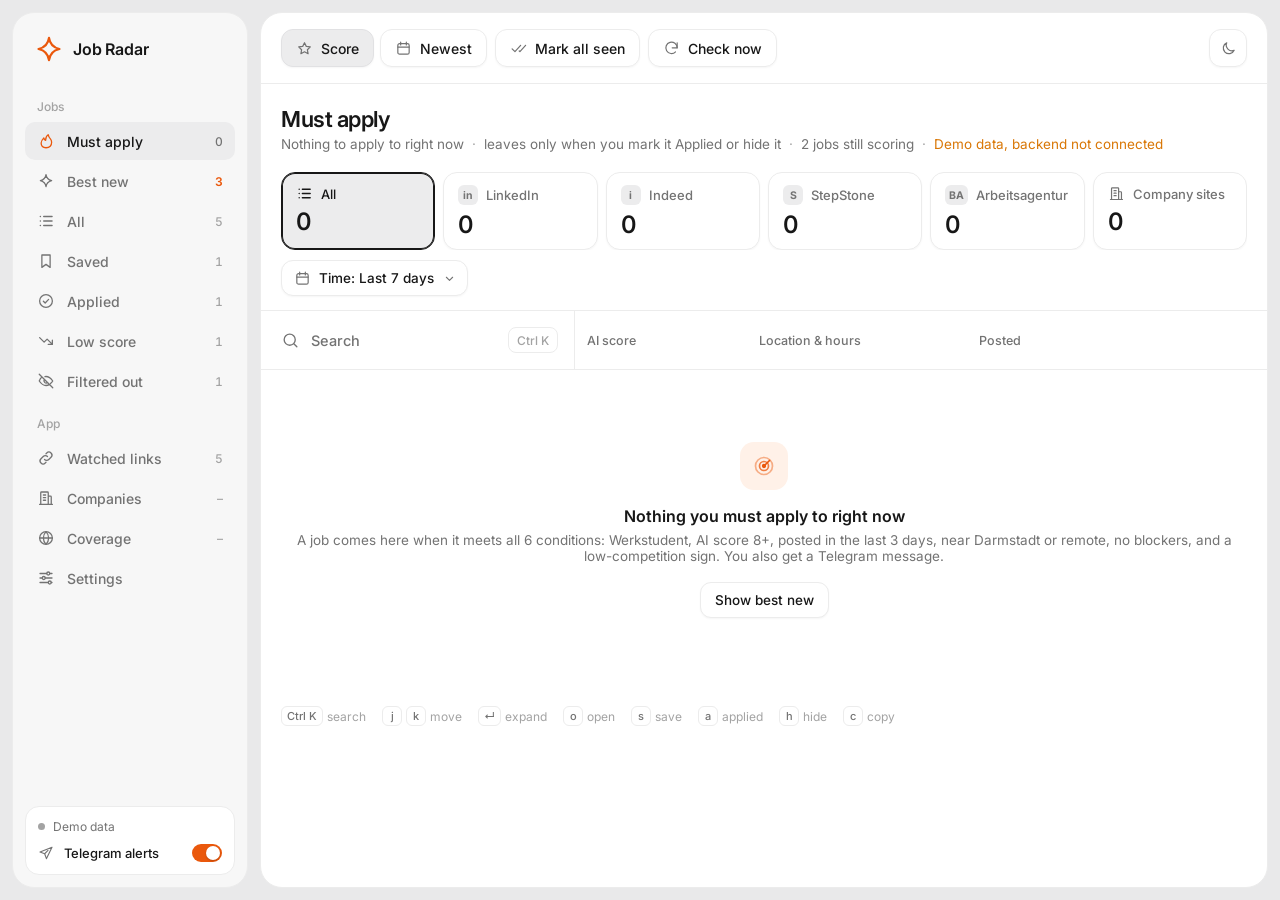
==== static/index.html @ f9dc9ac6 "Initiativ companies in the 19:00 read (AI only when the job part changed); Companies page shows when" ====
<!doctype html>
<html lang="en" data-theme="light">
<head>
<meta charset="utf-8">
<meta name="viewport" content="width=device-width, initial-scale=1">
<title>Job Radar</title>
<link rel="preconnect" href="https://fonts.googleapis.com">
<link rel="preconnect" href="https://fonts.gstatic.com" crossorigin>
<link href="https://fonts.googleapis.com/css2?family=Inter:wght@400;500;600;700&display=swap" rel="stylesheet">
<link rel="stylesheet" href="/static/style.css">
</head>
<body>

<div class="app">
  <div class="shell">

    <aside class="sidebar">
      <div class="brand"><svg class="logo" data-icon="logo"></svg><span class="brand-name">Job Radar</span></div>
      <nav class="nav" aria-label="Main">
        <div class="nav-section">Jobs</div>
        <div class="nav" id="navViews"></div>
        <div class="nav-section">App</div>
        <button type="button" class="nav-item" data-tab="links" title="Watched links"><svg data-icon="link"></svg><span class="nav-label">Watched links</span><span class="nav-count" id="linksCount">–</span></button>
        <button type="button" class="nav-item" data-tab="companies" title="Companies"><svg data-icon="building"></svg><span class="nav-label">Companies</span><span class="nav-count" id="companiesCount">–</span></button>
        <button type="button" class="nav-item" data-tab="coverage" title="Region coverage"><svg data-icon="globe"></svg><span class="nav-label">Coverage</span><span class="nav-count" id="coverageCount">–</span></button>
        <button type="button" class="nav-item" data-tab="settings" title="Settings"><svg data-icon="sliders"></svg><span class="nav-label">Settings</span></button>
      </nav>
      <div class="side-foot">
        <div class="status-line" data-check><span class="status-dot"></span><span data-check-text>Loading…</span></div>
        <button type="button" class="tg-row" data-tg title="Telegram alerts">
          <svg data-icon="send"></svg><span class="nav-label tg-label">Telegram alerts</span><span class="switch"></span>
        </button>
      </div>
    </aside>

    <main class="main">
      <div class="mobile-bar">
        <div class="brand"><svg class="logo" data-icon="logo"></svg><span>Job Radar</span></div>
        <button type="button" class="tg-mini" data-tg title="Telegram alerts"><svg data-icon="send"></svg></button>
        <button type="button" class="tbtn tbtn--icon" data-theme-toggle title="Light / dark"><svg data-icon="moon"></svg></button>
      </div>

      <div class="ai-bar" id="aiBar" hidden></div>

      <div class="mobile-views" id="mobileViews"></div>

      <div class="toolbar">
        <div class="tb-group jobs-only">
          <button type="button" class="tbtn tbtn--sort is-active" data-sort="score"><svg data-icon="star"></svg><span class="tb-text">Score</span></button>
          <button type="button" class="tbtn tbtn--sort" data-sort="newest"><svg data-icon="calendar"></svg><span class="tb-text">Newest</span></button>
        </div>
        <button type="button" class="tbtn jobs-only" id="markSeen" title="Mark all as seen"><svg data-icon="checks"></svg><span class="tb-text">Mark all seen</span></button>
        <button type="button" class="tbtn" id="checkNow" title="Check all sources now"><svg data-icon="refresh"></svg><span class="tb-text">Check now</span></button>
        <span class="tb-spacer"></span>
        <span class="tb-status" data-check><span class="status-dot"></span><span data-check-text>Loading…</span></span>
        <button type="button" class="tbtn tbtn--icon hide-mobile" data-theme-toggle title="Light / dark"><svg data-icon="moon"></svg></button>
      </div>

      <div class="main-scroll" id="mainScroll">
        <section id="tab-jobs">
          <div class="page-head">
            <h1 class="page-title" id="pageTitle">Best new</h1>
            <div class="summary" id="summary"></div>
            <div class="mobile-status" data-check><span class="status-dot"></span><span data-check-text>Loading…</span></div>
          </div>
          <div class="app-panel" id="appPanel" hidden></div>
          <div class="filters">
            <div class="src-row" id="sourceBoxes" role="group" aria-label="Source"></div>
            <div class="dd" id="timeDd">
              <button type="button" class="tbtn dd-btn" id="timeBtn" aria-haspopup="listbox" aria-expanded="false"></button>
              <div class="dd-menu" id="timeMenu" role="listbox" aria-label="Time" hidden></div>
            </div>
          </div>
          <div class="table-head">
            <div class="th th-search">
              <label class="search">
                <svg data-icon="search"></svg>
                <input class="search-input" id="search" type="search" placeholder="Search" autocomplete="off" aria-label="Search jobs">
                <span class="kbd">Ctrl K</span>
              </label>
            </div>
            <div class="th">AI score</div>
            <div class="th th-place">Location &amp; hours</div>
            <button type="button" class="th th-sort" id="postedSort" title="Sort by posting date">Posted<span class="sort-arrow" id="postedArrow"></span></button>
            <div class="th"></div>
          </div>
          <div id="jobList" aria-live="polite"></div>
          <div class="shortcuts">
            <span><kbd>Ctrl K</kbd> search</span><span><kbd>j</kbd><kbd>k</kbd> move</span><span><kbd>↵</kbd> expand</span>
            <span><kbd>o</kbd> open</span><span><kbd>s</kbd> save</span><span><kbd>a</kbd> applied</span><span><kbd>h</kbd> hide</span><span><kbd>c</kbd> copy</span>
          </div>
        </section>

        <section id="tab-links" hidden>
          <div class="page-head page-head--row">
            <div><h1 class="page-title">Watched links</h1><div class="summary" id="linksSummary"></div></div>
            <button type="button" class="btn" id="findBtn"><svg data-icon="sparkle"></svg><span>Find new sources</span></button>
          </div>
          <form class="add-bar" id="addForm" novalidate>
            <input class="add-input" id="addInput" type="url" required placeholder="https://company.jobs.personio.de" aria-label="Career page or job search link">
            <button type="submit" class="btn btn--primary" id="addBtn"><svg data-icon="plus"></svg>Add and test</button>
          </form>
          <p class="add-error" id="addError" role="alert"></p>
          <div class="list-panel" id="linkList"></div>
          <div class="section-head" id="suggestSection">
            <h2 class="section-title">Suggested sources</h2>
            <div class="summary" id="suggestSummary"></div>
          </div>
          <div class="list-panel" id="suggestList" hidden></div>
        </section>

        <section id="tab-companies" hidden>
          <div class="page-head page-head--row">
            <div><h1 class="page-title">Companies</h1><div class="summary" id="companiesSummary"></div></div>
            <div class="co-actions">
              <button type="button" class="btn" id="importOpen" aria-expanded="false" aria-controls="importForm"><svg data-icon="plus"></svg><span>Import list</span></button>
              <button type="button" class="btn" id="lookalikesRun" title="Similar small companies near you, based on the jobs you saved or applied to"><svg data-icon="building"></svg><span>Find look-alikes</span></button>
              <button type="button" class="btn" id="companiesRun"><svg data-icon="sparkle"></svg><span>Run discovery</span></button>
            </div>
          </div>
          <form class="co-import" id="importForm" hidden novalidate>
            <textarea class="add-input co-import-text" id="importText" rows="5" aria-label="Company names or link"
              placeholder="Company names, one per line. Or the link of a page that lists companies, e.g. a career fair's exhibitor list"></textarea>
            <div class="co-import-row">
              <input class="add-input" id="importLabel" type="text" maxlength="60" aria-label="Name of the list" placeholder="Name of the list, e.g. konaktiva 2026">
              <button type="submit" class="btn btn--primary" id="importBtn">Import</button>
              <button type="button" class="btn" id="importCancel">Cancel</button>
            </div>
            <div class="add-error" id="importError" role="alert"></div>
          </form>
          <div class="co-town" id="coTownFilter" hidden></div>
          <div class="filters"><div class="src-row" id="companyBoxes" role="group" aria-label="Status"></div>
            <div class="src-row src-row--compact" id="categoryBoxes" role="group" aria-label="Category"></div></div>
          <div class="co-head">
            <div class="th th-search">
              <label class="search">
                <svg data-icon="search"></svg>
                <input class="search-input" id="companySearch" type="search" placeholder="Search companies" autocomplete="off" aria-label="Search companies">
              </label>
            </div>
            <div class="th">City</div>
            <div class="th">Found via</div>
            <div class="th">Careers page</div>
            <div class="th">Status</div>
          </div>
          <div id="companyList" aria-live="polite"></div>
          <div class="co-more"><button type="button" class="btn btn--sm" id="companiesMore" hidden>Show more</button></div>
        </section>

        <section id="tab-coverage" hidden>
          <div class="page-head"><h1 class="page-title">Coverage</h1><div class="summary" id="coverageSummary"></div></div>
          <div class="cov-hero" id="coverageHero"></div>
          <div class="cov-head">
            <div class="th">Town</div>
            <div class="th">Companies</div>
            <div class="th">Careers pages</div>
            <div class="th">Checked</div>
            <div class="th">Status</div>
          </div>
          <div id="coverageList" aria-live="polite"></div>
          <p class="shortcuts cov-legend"><span><strong>Watched</strong> careers page, read every day at 19:00</span><span><strong>Initiativ</strong> IT jobs but no student job (careers page read every day at 19:00 too), or a small IT company without a careers page (email from its Impressum)</span><span><strong>No careers page</strong> none found</span><span><strong>Skipped</strong> shop, restaurant, craft, care or staffing business, or closed</span><span><strong>Waiting</strong> still in line for the nightly run</span></p>
        </section>

        <section id="tab-settings" hidden>
          <div class="page-head"><h1 class="page-title">Settings</h1><div class="summary"><span>What Job Radar looks for</span></div></div>
          <div class="list-panel" id="settingsList"></div>
          <p class="shortcuts" style="padding-top:0">To change these, edit config.yaml (keys in .env) and restart Job Radar.</p>
        </section>
      </div>
    </main>
  </div>

  <div class="toast" id="toast" role="status">
    <span class="toast-msg" id="toastMsg"></span>
    <button type="button" class="toast-action" id="toastAction">Undo</button>
  </div>
</div>

<script src="/static/app.js"></script>
</body>
</html>
---- static/style.css ----
:root {
  color-scheme: light;
  --canvas: #e9e9ea; --side: #f7f7f7; --panel: #ffffff;
  --border: #ececec; --border-strong: #e1e1e3; --hover: #f7f7f8; --active: #ececed;
  --text: #171717; --muted: #737373; --faint: #a3a3a3;
  --accent: #ea580c; --accent-soft: #fff1e8;
  --good: #16a34a; --maybe: #d97706; --weak: #a3a3a3; --danger: #dc2626;
  --info: #2563eb; --violet: #7c3aed;
  --primary-bg: #171717; --primary-fg: #ffffff;
  --btn-shadow: 0 1px 2px rgba(0, 0, 0, .04);
  --skeleton: #efefef; --skeleton-hi: #f8f8f8;
  --toast-bg: #171717; --toast-fg: #ffffff; --toast-accent: #fdba74;
  --av-l: 93%; --av-s: 70%; --av-fg-l: 34%;
  --font: Inter, ui-sans-serif, system-ui, -apple-system, "Segoe UI", Roboto, sans-serif;
}
:root[data-theme="dark"] {
  color-scheme: dark;
  --canvas: #080809; --side: #121214; --panel: #18181a;
  --border: #252528; --border-strong: #303034; --hover: #1e1e21; --active: #26262a;
  --text: #ededee; --muted: #9b9ba1; --faint: #6c6c72;
  --accent: #fb7a37; --accent-soft: rgba(251, 122, 55, .12);
  --good: #4ade80; --maybe: #fbbf24; --weak: #6c6c72; --danger: #f87171;
  --info: #60a5fa; --violet: #a78bfa;
  --primary-bg: #ededee; --primary-fg: #121214;
  --btn-shadow: none; --skeleton: #222225; --skeleton-hi: #2c2c30;
  --toast-bg: #ededee; --toast-fg: #121214; --toast-accent: #c2410c;
  --av-l: 22%; --av-s: 35%; --av-fg-l: 78%;
}

* { box-sizing: border-box; }
html, body { height: 100%; }
body {
  margin: 0; display: flex; flex-direction: column; overflow: hidden;
  background: var(--canvas); color: var(--text);
  font-family: var(--font); font-size: 14px; -webkit-font-smoothing: antialiased;
}
button { font-family: inherit; color: inherit; }
button:focus-visible, input:focus-visible { outline: 2px solid var(--accent); outline-offset: 2px; }
svg { flex: none; }
[hidden] { display: none !important; }

.app { position: relative; flex: 1; min-height: 0; width: 100%; container-type: inline-size; container-name: app; overflow: hidden; }
.shell { display: flex; gap: 12px; height: 100%; padding: 12px; }

/* Sidebar */
.sidebar { flex: none; width: 236px; display: flex; flex-direction: column; padding: 22px 12px 12px; border-radius: 22px; background: var(--side); border: 1px solid var(--border); }
.brand { display: flex; align-items: center; gap: 10px; padding: 0 10px 22px; font-size: 16px; font-weight: 600; letter-spacing: -.01em; }
.logo { width: 28px; height: 28px; color: var(--accent); }
.nav { display: flex; flex-direction: column; gap: 2px; }
.nav-section { padding: 14px 12px 6px; font-size: 12px; font-weight: 500; color: var(--faint); }
.nav-item { display: flex; align-items: center; gap: 12px; width: 100%; height: 38px; padding: 0 12px; border: 0; border-radius: 10px; background: none; cursor: pointer; color: var(--muted); font-size: 14px; font-weight: 500; text-align: left; }
.nav-item svg { width: 18px; height: 18px; }
.nav-item:hover { background: var(--hover); color: var(--text); }
.nav-item.is-active { background: var(--active); color: var(--text); }
.nav-label { flex: 1; min-width: 0; white-space: nowrap; overflow: hidden; text-overflow: ellipsis; }
.nav-count { font-size: 12px; color: var(--faint); font-variant-numeric: tabular-nums; }
.nav-item.is-active .nav-count { color: var(--muted); }
.nav-item[data-view="best"] .nav-count { color: var(--accent); font-weight: 600; }

.side-foot { margin-top: auto; padding: 12px; border-radius: 14px; background: var(--panel); border: 1px solid var(--border); }
.status-line { display: flex; align-items: center; gap: 8px; font-size: 12px; color: var(--muted); }
.status-dot { width: 7px; height: 7px; border-radius: 50%; background: var(--good); flex: none; }
.is-checking .status-dot { background: var(--accent); animation: pulse 1s ease-in-out infinite; }
.is-checking { color: var(--text) !important; }
.is-offline .status-dot { background: var(--weak); }
@keyframes pulse { 50% { opacity: .25; transform: scale(.7); } }

.tg-row { display: flex; align-items: center; gap: 10px; width: 100%; margin-top: 10px; padding: 0; border: 0; background: none; cursor: pointer; font-size: 13px; font-weight: 500; text-align: left; }
.tg-row svg { width: 16px; height: 16px; color: var(--muted); }
.switch { position: relative; width: 30px; height: 18px; border-radius: 999px; background: var(--border-strong); transition: background .15s; flex: none; }
.switch::after { content: ""; position: absolute; top: 2px; left: 2px; width: 14px; height: 14px; border-radius: 50%; background: #fff; box-shadow: 0 1px 2px rgba(0,0,0,.2); transition: transform .15s; }
.tg-on .switch, .switch.is-on { background: var(--accent); }
.tg-on .switch::after, .switch.is-on::after { transform: translateX(12px); }
button.switch { border: 0; padding: 0; cursor: pointer; }

/* Main */
.main { flex: 1; min-width: 0; display: flex; flex-direction: column; container-type: inline-size; container-name: main; background: var(--panel); border: 1px solid var(--border); border-radius: 22px; overflow: hidden; }
.mobile-bar { display: none; }
.toolbar { display: flex; align-items: center; gap: 8px; padding: 16px 20px; border-bottom: 1px solid var(--border); overflow-x: auto; scrollbar-width: none; }
.toolbar::-webkit-scrollbar { display: none; }
.tb-spacer { flex: 1; }
.tb-status { display: none; align-items: center; gap: 8px; font-size: 12.5px; color: var(--muted); white-space: nowrap; }
.tbtn { flex: none; display: inline-flex; align-items: center; gap: 8px; height: 38px; padding: 0 14px; border: 1px solid var(--border); border-radius: 12px; background: var(--panel); box-shadow: var(--btn-shadow); cursor: pointer; font-size: 14px; font-weight: 500; white-space: nowrap; }
.tbtn:hover { background: var(--hover); }
.tbtn svg { width: 17px; height: 17px; color: var(--muted); }
.tbtn.is-active { background: var(--active); border-color: var(--border-strong); }
.tbtn--icon { width: 38px; padding: 0; justify-content: center; }
.tbtn.is-spinning svg { animation: spin 1s linear infinite; }
@keyframes spin { to { transform: rotate(360deg); } }
.tb-group { display: flex; gap: 6px; }

/* AI usage bar (top of every page) */
.ai-bar { flex: none; display: flex; gap: 8px; padding: 12px 20px; border-bottom: 1px solid var(--border); overflow-x: auto; scrollbar-width: none; }
.ai-bar::-webkit-scrollbar { display: none; }
.ai-bar.is-empty { background: color-mix(in srgb, var(--danger) 10%, var(--panel)); border-bottom-color: var(--danger); }
.ai-box { flex: none; width: 150px; padding: 8px 10px; border: 1px solid var(--border); border-radius: 12px; background: var(--panel); }
.ai-box-head { display: flex; align-items: center; justify-content: space-between; gap: 6px; }
.ai-name { font-size: 12.5px; font-weight: 600; }
.ai-tag { font-size: 11px; font-weight: 500; color: var(--muted); white-space: nowrap; }
.ai-count { margin: 2px 0 6px; font-size: 12px; color: var(--muted); font-variant-numeric: tabular-nums; }
.ai-meter { height: 5px; border-radius: 99px; background: var(--active); overflow: hidden; }
.ai-meter span { display: block; height: 100%; border-radius: inherit; background: var(--muted); }
.ai-box--active { border: 2px solid var(--good); padding: 7px 9px; }
.ai-box--active .ai-tag { color: var(--good); }
.ai-box--active .ai-meter span { background: var(--good); }
.ai-box--paused .ai-tag { color: var(--maybe); }
.ai-box--paused .ai-meter span { background: var(--maybe); }
.ai-box--empty { border-color: var(--danger); background: color-mix(in srgb, var(--danger) 8%, var(--panel)); }
.ai-box--empty .ai-tag, .ai-box--empty .ai-count { color: var(--danger); }
.ai-box--empty .ai-meter span { background: var(--danger); }
.ai-info { flex: none; display: flex; flex-direction: column; justify-content: center; gap: 4px; padding: 0 6px; font-size: 12.5px; color: var(--muted); white-space: nowrap; }
.ai-waiting.has-waiting { color: var(--text); font-weight: 600; }
.ai-bar.is-empty .ai-reset { color: var(--danger); font-weight: 600; }

.main-scroll { flex: 1; min-height: 0; overflow-y: auto; overflow-x: hidden; }
.page-head { padding: 22px 20px 16px; }
.page-title { margin: 0; font-size: 22px; font-weight: 600; letter-spacing: -.02em; }
.summary { display: flex; flex-wrap: wrap; margin-top: 4px; font-size: 13.5px; color: var(--muted); min-height: 20px; }
.summary > span + span::before { content: "·"; margin: 0 8px; color: var(--faint); }
.summary strong { color: var(--text); font-weight: 600; }
.demo-note { color: var(--maybe); }
.mobile-views { display: none; }

/* Source + time filters */
.filters { display: flex; flex-direction: column; align-items: flex-start; gap: 10px; padding: 0 20px 14px; }
.src-row { display: flex; gap: 8px; width: 100%; overflow-x: auto; scrollbar-width: none; scroll-snap-type: x proximity; }
.src-row::-webkit-scrollbar { display: none; }
.src-box { flex: 1 0 128px; display: flex; flex-direction: column; align-items: flex-start; gap: 8px; min-width: 128px; padding: 12px 14px; border: 1px solid var(--border); border-radius: 14px; background: var(--panel); box-shadow: var(--btn-shadow); cursor: pointer; text-align: left; scroll-snap-align: start; }
.src-box:hover { background: var(--hover); }
.src-box.is-active { background: var(--active); border-color: var(--text); box-shadow: inset 0 0 0 1px var(--text); }
.src-box-head { display: flex; align-items: center; gap: 8px; min-width: 0; max-width: 100%; font-size: 13px; font-weight: 500; color: var(--muted); }
.src-box.is-active .src-box-head { color: var(--text); }
.src-box-name { white-space: nowrap; overflow: hidden; text-overflow: ellipsis; }
.src-box-head svg { width: 17px; height: 17px; }
.src-mono { flex: none; display: grid; place-items: center; min-width: 20px; height: 20px; padding: 0 4px; border-radius: 6px; background: var(--active); color: var(--muted); font-size: 10.5px; font-weight: 700; letter-spacing: -.01em; }
.src-box.is-active .src-mono { background: var(--panel); color: var(--text); }
.src-box-count { font-size: 24px; font-weight: 600; letter-spacing: -.02em; line-height: 1; font-variant-numeric: tabular-nums; }

.dd { position: relative; }
.dd-btn { height: 36px; padding: 0 10px 0 12px; font-size: 13.5px; }
.dd-chevron { width: 15px !important; height: 15px !important; transition: transform .15s; }
.dd.is-open .dd-chevron { transform: rotate(180deg); }
.dd.is-open .dd-btn { background: var(--active); border-color: var(--border-strong); }
.dd-menu { position: absolute; top: calc(100% + 6px); left: 0; z-index: 10; min-width: 220px; padding: 6px; border: 1px solid var(--border); border-radius: 14px; background: var(--panel); box-shadow: 0 10px 30px rgba(0, 0, 0, .12); }
.dd-item { display: flex; align-items: center; gap: 8px; width: 100%; height: 36px; padding: 0 10px 0 8px; border: 0; border-radius: 9px; background: none; cursor: pointer; font-size: 13.5px; text-align: left; }
.dd-item:hover { background: var(--hover); }
.dd-item.is-active { background: var(--active); font-weight: 500; }
.dd-check { width: 16px; display: grid; place-items: center; color: var(--text); }
.dd-check svg { width: 15px; height: 15px; }
.dd-label { flex: 1; }
.dd-count { font-size: 12.5px; color: var(--faint); font-variant-numeric: tabular-nums; }

.src-tag { display: inline-flex; align-items: center; gap: 4px; color: var(--faint); vertical-align: -2px; }
.src-tag svg { width: 13px; height: 13px; }

/* Table */
.table-head, .job-row { display: grid; grid-template-columns: minmax(0, 1fr) 172px 220px 150px 150px; align-items: center; }
.table-head { position: sticky; top: 0; z-index: 4; background: var(--panel); border-top: 1px solid var(--border); border-bottom: 1px solid var(--border); }
.th { padding: 0 12px; font-size: 12.5px; font-weight: 500; color: var(--muted); }
.th-sort { display: inline-flex; align-items: center; gap: 4px; justify-self: start; height: 30px; margin-left: 4px; padding: 0 8px; border: 0; border-radius: 8px; background: none; cursor: pointer; font-family: inherit; }
.th-sort:hover, .th-sort.is-sorted { color: var(--text); }
.th-sort:hover { background: var(--hover); }
.sort-arrow { display: inline-flex; }
.sort-arrow svg { width: 13px; height: 13px; }
.th-search { padding: 10px 16px 10px 20px; border-right: 1px solid var(--border); align-self: stretch; display: flex; align-items: center; }
.search { position: relative; flex: 1; display: flex; align-items: center; }
.search > svg { position: absolute; left: 0; width: 19px; height: 19px; color: var(--muted); pointer-events: none; }
.search-input { width: 100%; height: 38px; padding: 0 56px 0 30px; border: 0; background: none; color: var(--text); font: inherit; font-size: 14.5px; }
.search-input::placeholder { color: var(--muted); }
.search-input:focus { outline: none; }
.kbd { position: absolute; right: 0; display: inline-flex; align-items: center; height: 26px; padding: 0 8px; border: 1px solid var(--border); border-radius: 8px; font-size: 12px; color: var(--faint); background: var(--panel); }

.job { border-bottom: 1px solid var(--border); transition: opacity .18s, transform .18s; }
.job.is-leaving { opacity: 0; transform: translateX(10px); }
.job-row { min-height: 84px; cursor: pointer; }
.job-row:hover, .job.is-open .job-row { background: var(--hover); }
.job.is-focused .job-row { box-shadow: inset 3px 0 0 var(--accent); }
.job.is-old .job-title, .job.is-old .avatar { opacity: .6; }

.cell { padding: 14px 12px; min-width: 0; }
.cell-who { display: flex; align-items: center; gap: 14px; align-self: stretch; padding: 14px 18px 14px 20px; border-right: 1px solid var(--border); }
.avatar { flex: none; width: 38px; height: 38px; border-radius: 50%; display: grid; place-items: center; background: hsl(var(--h) var(--av-s) var(--av-l)); color: hsl(var(--h) 55% var(--av-fg-l)); font-size: 13px; font-weight: 600; letter-spacing: .02em; }
.who-text { min-width: 0; flex: 1; }
.job-head { display: flex; align-items: center; gap: 8px; min-width: 0; }
.job-title { margin: 0; font-size: 15px; font-weight: 500; line-height: 1.35; overflow: hidden; text-overflow: ellipsis; white-space: nowrap; }
.job.is-open .job-title { white-space: normal; }
.new-mark { flex: none; display: inline-flex; align-items: center; gap: 5px; font-size: 12px; font-weight: 600; color: var(--accent); }
.new-mark::before { content: ""; width: 6px; height: 6px; border-radius: 50%; background: var(--accent); }
.status-tag { flex: none; padding: 1px 7px; border-radius: 6px; background: var(--active); font-size: 11.5px; font-weight: 500; color: var(--muted); }
.job-sub { margin-top: 2px; font-size: 13px; color: var(--muted); white-space: nowrap; overflow: hidden; text-overflow: ellipsis; }
.sub-place, .sub-age { display: none; }
.job-reason { margin: 3px 0 0; font-size: 13px; color: var(--faint); white-space: nowrap; overflow: hidden; text-overflow: ellipsis; }

.chip { position: relative; display: inline-flex; align-items: center; gap: 6px; max-width: 100%; height: 40px; padding: 0 14px 0 20px; border: 1px solid var(--border); border-radius: 11px; background: var(--panel); font-size: 13.5px; white-space: nowrap; overflow: hidden; }
.chip::before { content: ""; position: absolute; left: 8px; top: 9px; bottom: 9px; width: 3px; border-radius: 3px; background: var(--bar, var(--border-strong)); }
.chip--good { --bar: var(--good); }
.chip--maybe { --bar: var(--maybe); }
.chip--weak { --bar: var(--weak); }
.chip--old { --bar: var(--maybe); color: var(--muted); }
.chip--error { --bar: var(--danger); color: var(--muted); }
.chip--muted { color: var(--muted); }
.chip--pending .chip-text { color: var(--muted); }
.chip--pending::before { animation: pulse 1s ease-in-out infinite; background: var(--accent); }
.chip--warn-hours { --bar: var(--danger); }
.score-num { font-size: 15px; font-weight: 600; font-variant-numeric: tabular-nums; }
.chip--good .score-num { color: var(--good); }
.chip--maybe .score-num { color: var(--maybe); }
.chip--weak .score-num { color: var(--muted); }
.score-of { color: var(--faint); font-size: 12px; margin-left: -3px; }
.score-label { color: var(--muted); }
.chip-text { overflow: hidden; text-overflow: ellipsis; }

.cell-actions { display: flex; justify-content: flex-end; gap: 2px; padding-right: 16px; opacity: 0; transition: opacity .12s; }
.job-row:hover .cell-actions, .job:focus-within .cell-actions, .job.is-focused .cell-actions, .job.is-open .cell-actions { opacity: 1; }
@media (hover: none) { .cell-actions { opacity: 1; } }
.act { width: 32px; height: 32px; display: grid; place-items: center; border: 0; border-radius: 9px; background: none; color: var(--muted); cursor: pointer; }
.act:hover { background: var(--active); color: var(--text); }
.act.is-on { color: var(--accent); }
.act svg { width: 17px; height: 17px; }

.job-details { display: none; padding: 4px 20px 20px 72px; background: var(--hover); }
.job.is-open .job-details { display: block; }
.details-reason { position: relative; margin: 0 0 14px; padding: 12px 16px 12px 24px; max-width: 720px; border: 1px solid var(--border); border-radius: 12px; background: var(--panel); font-size: 14px; line-height: 1.55; }
.details-reason::before { content: ""; position: absolute; left: 10px; top: 12px; bottom: 12px; width: 3px; border-radius: 3px; background: var(--accent); }
.details-label { display: block; margin-bottom: 3px; font-size: 12px; font-weight: 600; color: var(--muted); }
.details-facts { display: flex; flex-wrap: wrap; gap: 6px 24px; margin-bottom: 14px; font-size: 13px; color: var(--muted); }
.details-facts b { color: var(--text); font-weight: 500; }
.details-actions { display: flex; flex-wrap: wrap; gap: 8px; }
.btn { display: inline-flex; align-items: center; justify-content: center; gap: 7px; height: 36px; padding: 0 14px; border: 1px solid var(--border); border-radius: 11px; background: var(--panel); box-shadow: var(--btn-shadow); font-size: 13.5px; font-weight: 500; cursor: pointer; white-space: nowrap; }
.btn:hover { background: var(--active); }
.btn svg { width: 16px; height: 16px; }
.btn--primary { background: var(--primary-bg); color: var(--primary-fg); border-color: transparent; }
.btn--primary:hover { background: var(--primary-bg); opacity: .88; }
.btn.is-on { color: var(--accent); border-color: var(--accent); background: var(--accent-soft); }
.btn--danger { color: var(--danger); }
.btn--sm { height: 32px; padding: 0 12px; font-size: 13px; border-radius: 10px; }
.btn[disabled] { opacity: .6; cursor: wait; }

.skel-row { display: flex; align-items: center; gap: 14px; min-height: 84px; padding: 14px 20px; border-bottom: 1px solid var(--border); }
.skel { border-radius: 6px; background: linear-gradient(90deg, var(--skeleton) 0%, var(--skeleton-hi) 50%, var(--skeleton) 100%); background-size: 200% 100%; animation: shimmer 1.4s linear infinite; }
.skel-av { width: 38px; height: 38px; border-radius: 50%; flex: none; }
.skel-lines { flex: 1; }
.skel-line { height: 11px; }
.skel-line + .skel-line { margin-top: 9px; }
.skel-chip { width: 120px; height: 40px; border-radius: 11px; flex: none; }
@keyframes shimmer { from { background-position: 200% 0; } to { background-position: -200% 0; } }

.empty { padding: 72px 24px; text-align: center; }
.empty-icon { width: 48px; height: 48px; margin: 0 auto 16px; display: grid; place-items: center; border-radius: 14px; background: var(--accent-soft); color: var(--accent); }
.empty-icon svg { width: 24px; height: 24px; }
.empty-title { margin: 0 0 6px; font-size: 16px; font-weight: 600; }
.empty-text { margin: 0 0 18px; font-size: 13.5px; color: var(--muted); }

/* Watched links + settings */
.add-bar { display: flex; gap: 8px; margin: 0 20px 6px; }
.add-input { flex: 1; min-width: 0; height: 40px; padding: 0 14px; border: 1px solid var(--border); border-radius: 12px; background: var(--panel); color: var(--text); font: inherit; font-size: 14px; }
.add-input::placeholder { color: var(--faint); }
.add-input:focus { outline: none; border-color: var(--accent); }
.add-error { margin: 0 20px 12px; min-height: 18px; font-size: 12.5px; color: var(--danger); }
.list-panel { margin: 0 20px 20px; border: 1px solid var(--border); border-radius: 14px; }
.list-row { display: flex; align-items: center; justify-content: space-between; gap: 12px; padding: 14px 16px; }
.list-row + .list-row { border-top: 1px solid var(--border); }
.list-main { display: flex; align-items: flex-start; gap: 12px; min-width: 0; flex: 1; }
.link-dot { width: 8px; height: 8px; margin-top: 6px; border-radius: 50%; flex: none; background: var(--weak); }
.link-dot--ok { background: var(--good); }
.link-dot--warn { background: var(--maybe); }
.link-dot--error { background: var(--danger); }
.list-title { font-size: 14px; font-weight: 500; overflow-wrap: anywhere; }
.list-sub { margin-top: 2px; font-size: 12.5px; color: var(--muted); overflow-wrap: anywhere; }
.list-msg { margin-top: 6px; font-size: 12.5px; color: var(--text); }
.list-chips { display: flex; flex-wrap: wrap; gap: 6px; justify-content: flex-end; align-items: center; }
.list-chips .chip { height: 32px; font-size: 12.5px; }
.is-paused .list-title, .is-paused .list-sub { opacity: .55; }
.page-head--row { display: flex; align-items: flex-start; justify-content: space-between; gap: 12px; }
.section-head { padding: 10px 20px 12px; }
.section-title { margin: 0; font-size: 16px; font-weight: 600; letter-spacing: -.01em; }
.list-sub a { color: inherit; text-decoration: underline; text-decoration-color: var(--border-strong); text-underline-offset: 2px; }
.list-sub a:hover { color: var(--text); }
.profile-text { max-width: 520px; font-size: 12.5px; color: var(--muted); line-height: 1.55; white-space: pre-line; text-align: right; }

.shortcuts { display: flex; flex-wrap: wrap; gap: 8px 16px; padding: 16px 20px 28px; font-size: 12px; color: var(--faint); }
.shortcuts span { display: inline-flex; align-items: center; gap: 4px; }
.shortcuts kbd { display: inline-grid; place-items: center; min-width: 20px; height: 20px; padding: 0 5px; border: 1px solid var(--border); border-radius: 6px; font: 500 11px var(--font); color: var(--muted); }

.toast { position: absolute; left: 50%; bottom: 28px; z-index: 30; display: flex; align-items: center; gap: 10px; max-width: calc(100% - 32px); padding: 8px 8px 8px 16px; border-radius: 12px; background: var(--toast-bg); color: var(--toast-fg); font-size: 13.5px; box-shadow: 0 10px 30px rgba(0,0,0,.2); opacity: 0; transform: translate(-50%, 12px); pointer-events: none; transition: opacity .18s, transform .18s; }
.toast.is-visible { opacity: 1; transform: translate(-50%, 0); pointer-events: auto; }
.toast-msg { white-space: nowrap; overflow: hidden; text-overflow: ellipsis; padding: 5px 0; }
.toast-action { flex: none; border: 0; background: none; cursor: pointer; padding: 5px 10px; border-radius: 8px; color: var(--toast-accent); font-size: 13.5px; font-weight: 600; }

@container app (max-width: 1000px) and (min-width: 641px) {
  .sidebar { width: 68px; padding: 22px 10px 12px; align-items: center; }
  .brand { padding: 0 0 22px; }
  .brand-name, .nav-label, .nav-count, .nav-section, .status-line { display: none; }
  .nav-item { width: 46px; height: 46px; justify-content: center; padding: 0; border-radius: 13px; }
  .nav-item svg { width: 20px; height: 20px; }
  .side-foot { padding: 8px; background: none; border: 0; }
  .tg-row { margin: 0; justify-content: center; }
  .tg-row .tg-label { display: none; }
  .tb-status { display: flex; }
}
@container main (max-width: 900px) {
  .table-head, .job-row { grid-template-columns: minmax(0, 1fr) 150px 120px 144px; }
  .th-place, .cell-place { display: none; }
  .sub-place { display: inline; }
}
@container app (max-width: 640px) {
  .shell { padding: 0; gap: 0; }
  .sidebar { display: none; }
  .main { border: 0; border-radius: 0; }
  .mobile-bar { display: flex; align-items: center; gap: 10px; padding: 18px 16px 6px; }
  .mobile-bar .brand { padding: 0; flex: 1; font-size: 17px; }
  .mobile-bar .tg-mini { position: relative; width: 36px; height: 36px; display: grid; place-items: center; border: 1px solid var(--border); border-radius: 11px; background: var(--panel); cursor: pointer; }
  .tg-mini svg { width: 17px; height: 17px; color: var(--muted); }
  .tg-mini::after { content: ""; position: absolute; top: 5px; right: 5px; width: 7px; height: 7px; border-radius: 50%; background: var(--weak); }
  .tg-mini.tg-on::after { background: var(--good); }
  .toolbar { padding: 10px 16px; border-bottom: 0; }
  .ai-bar { padding: 8px 16px; }
  .ai-box { width: 128px; }
  .tbtn { height: 36px; padding: 0 12px; font-size: 13.5px; }
  .tbtn .tb-text { display: none; }
  .tbtn--sort .tb-text { display: inline; }
  .tbtn.hide-mobile { display: none; }
  .tb-status { display: none; }
  .page-head { padding: 6px 16px 10px; }
  .page-title { font-size: 20px; }
  .mobile-status { display: flex !important; }
  .mobile-views { display: flex; flex: none; gap: 6px; padding: 4px 16px 6px; overflow-x: auto; scrollbar-width: none; }
  .mobile-views::-webkit-scrollbar { display: none; }
  .mobile-views .nav-item { flex: none; width: auto; height: 34px; padding: 0 12px; gap: 6px; border: 1px solid var(--border); border-radius: 999px; font-size: 13px; }
  .mobile-views .nav-item svg { display: none; }
  .mobile-views .nav-item.is-active { background: var(--primary-bg); color: var(--primary-fg); border-color: transparent; }
  .mobile-views .nav-item.is-active .nav-count { color: inherit; opacity: .7; }
  .mobile-views .nav-label { overflow: visible; }
  .shortcuts { display: none; }
  .add-bar { margin: 0 16px 6px; }
  .section-head { padding: 10px 16px 12px; }
  .add-error { margin: 0 16px 10px; }
}
@container main (max-width: 600px) {
  .filters { padding: 0 16px 12px; }
  .src-row { margin: 0 -16px; padding: 0 16px; width: calc(100% + 32px); scroll-padding: 0 16px; }
  .src-box { flex: 0 0 auto; min-width: 116px; padding: 10px 12px; }
  .src-box-count { font-size: 21px; }
  .table-head { grid-template-columns: 1fr; }
  .th-search { border-right: 0; padding: 8px 16px; }
  .th:not(.th-search) { display: none; }
  .kbd { display: none; }
  .job-row { display: flex; flex-wrap: wrap; align-items: center; min-height: 0; padding-bottom: 12px; }
  .cell-who { flex-basis: 100%; border-right: 0; padding: 14px 16px 8px; align-items: flex-start; gap: 12px; }
  .avatar { width: 36px; height: 36px; font-size: 12px; }
  .job-title { white-space: normal; }
  .job-reason { white-space: normal; display: -webkit-box; -webkit-line-clamp: 2; -webkit-box-orient: vertical; }
  .sub-age { display: inline; }
  .job-sub { white-space: normal; }
  .cell-score { padding: 0 0 0 64px; }
  .cell-age { display: none; }
  .cell-actions { margin-left: auto; padding: 0 10px 0 0; opacity: 1; }
  .act { width: 36px; height: 36px; }
  .chip { height: 34px; }
  .job-details { padding: 4px 16px 16px; }
  .details-actions .btn { flex: 1 1 auto; }
  .list-panel { margin: 0 16px 16px; }
  .list-row { flex-direction: column; align-items: flex-start; }
  .list-chips { justify-content: flex-start; }
  .profile-text { text-align: left; }
}
/* Companies */
.co-head, .co-row { display: grid; grid-template-columns: minmax(0, 1.3fr) 160px minmax(0, 1fr) 230px 150px; align-items: center; }
.co-head { position: sticky; top: 0; z-index: 4; background: var(--panel); border-top: 1px solid var(--border); border-bottom: 1px solid var(--border); }
.co-row { min-height: 68px; border-bottom: 1px solid var(--border); }
.co-row:hover { background: var(--hover); }
.co-row > div { min-width: 0; padding: 10px 12px; }
.co-row > .co-who { padding-left: 20px; }
.co-name { font-size: 14.5px; font-weight: 500; overflow: hidden; text-overflow: ellipsis; white-space: nowrap; }
.co-sub { margin-top: 2px; font-size: 12.5px; color: var(--muted); overflow: hidden; text-overflow: ellipsis; white-space: nowrap; }
.co-sub a, .co-career a { color: inherit; text-decoration: underline; text-decoration-color: var(--border-strong); text-underline-offset: 2px; }
.co-sub a:hover, .co-career a:hover { color: var(--text); }
.co-city { font-size: 13px; }
.co-tags { display: flex; flex-wrap: wrap; gap: 4px; }
.co-career .chip { height: 32px; font-size: 12.5px; }
.co-career .co-sub { margin-top: 4px; }
.co-fit { display: inline-grid; place-items: center; min-width: 30px; height: 22px; margin-right: 8px; padding: 0 6px; border-radius: 7px; background: var(--active); font-size: 12px; font-weight: 600; font-variant-numeric: tabular-nums; vertical-align: 1px; }
.co-fit--good { background: color-mix(in srgb, var(--good) 16%, transparent); color: var(--good); }
.co-fit--maybe { background: color-mix(in srgb, var(--maybe) 16%, transparent); color: var(--maybe); }
.co-fit--weak { color: var(--muted); }
.co-reason { margin-top: 4px; font-size: 12.5px; color: var(--text); font-style: italic; white-space: normal; }
.co-sub strong { color: var(--good); font-weight: 600; }
.co-select { height: 32px; max-width: 100%; padding: 0 8px; border: 1px solid var(--border); border-radius: 9px; background: var(--panel); color: var(--text); font: inherit; font-size: 13px; cursor: pointer; }
.co-select:focus-visible { outline: 2px solid var(--accent); outline-offset: 2px; }
.co-status { display: flex; flex-direction: column; gap: 6px; }
.co-cat { height: 28px; font-size: 12px; color: var(--muted); }
.co-cat.is-unsorted { font-style: italic; }
.src-row--compact .src-box { flex: 0 0 auto; min-width: 0; flex-direction: row; align-items: center; gap: 8px; padding: 7px 12px; border-radius: 11px; }
.src-row--compact .src-box-count { font-size: 13px; color: var(--muted); }
/* 🔥 Must apply */
.must-met { display: flex; flex-wrap: wrap; gap: 4px 12px; margin: 6px 0 0; padding: 0; list-style: none; font-size: 12.5px; color: var(--muted); }
.must-met li { display: inline-flex; align-items: center; gap: 4px; }
.must-met svg { width: 13px; height: 13px; color: var(--good); }
.details-reason .must-met { margin-top: 4px; }
.status-tag--must { display: inline-flex; align-items: center; gap: 3px; color: #c2410c; background: color-mix(in srgb, #ea580c 14%, transparent); }
.status-tag--must svg { width: 12px; height: 12px; }
.status-tag--overdue { color: var(--danger); background: color-mix(in srgb, var(--danger) 10%, transparent); font-weight: 600; }
.job.is-overdue { box-shadow: inset 3px 0 0 var(--danger); background: color-mix(in srgb, var(--danger) 5%, transparent); }
.nav-item[data-view="must"] svg { color: #ea580c; }
.co-more { display: flex; justify-content: center; padding: 14px 20px 24px; }
.co-actions { display: flex; flex-wrap: wrap; justify-content: flex-end; gap: 8px; }
.co-import { display: grid; gap: 8px; margin: 0 20px 14px; }
.co-import-text { height: auto; min-height: 96px; padding: 10px 14px; resize: vertical; line-height: 1.45; }
.co-import-row { display: flex; flex-wrap: wrap; gap: 8px; }
.co-import-row .add-input { flex: 1 1 220px; }
.co-import .add-error { margin: 0; }
.co-origin { font-style: italic; }
@container main (max-width: 900px) {
  .co-head, .co-row { grid-template-columns: minmax(0, 1fr) 200px 140px; }
  .co-head .th:nth-child(2), .co-head .th:nth-child(3), .co-row .co-city, .co-row .co-tags-cell { display: none; }
  .co-sub-extra { display: block !important; }
}
@container main (max-width: 600px) {
  .co-head { grid-template-columns: 1fr; }
  .co-head .th:not(.th-search) { display: none; }
  .co-row { display: flex; flex-wrap: wrap; align-items: center; padding-bottom: 10px; }
  .co-row > .co-who { flex-basis: 100%; padding: 12px 16px 6px; }
  .co-row > .co-career { padding: 0 0 0 16px; }
  .co-row > .co-status { margin-left: auto; padding: 0 16px 0 8px; }
  .co-name, .co-sub { white-space: normal; }
}
.co-sub-extra { display: none; }
.mobile-status { display: none; margin-top: 6px; align-items: center; gap: 8px; font-size: 12.5px; color: var(--muted); }
/* Application tracking (Applied page) */
.app-tag { flex: none; padding: 1px 7px; border-radius: 6px; font-size: 11.5px; font-weight: 600; color: var(--muted); background: var(--active); }
.app-tag--confirmation { color: var(--info); background: color-mix(in srgb, var(--info) 13%, transparent); }
.app-tag--test { color: var(--violet); background: color-mix(in srgb, var(--violet) 14%, transparent); }
.app-tag--interview { color: var(--good); background: color-mix(in srgb, var(--good) 15%, transparent); }
.app-tag--rejection { color: var(--danger); background: color-mix(in srgb, var(--danger) 12%, transparent); }
.app-tag--other { font-weight: 500; }
.app-panel { padding: 0 20px 14px; }
.app-cats { display: flex; flex-wrap: wrap; gap: 6px 18px; margin-bottom: 12px; font-size: 12.5px; color: var(--muted); }
.app-cats b { color: var(--text); font-weight: 600; }
.app-review-head { display: flex; flex-wrap: wrap; align-items: center; gap: 8px 12px; margin: 4px 0 10px; }
.app-review-head .list-sub { margin: 0; }
.app-panel .list-panel { margin: 0; }
.app-panel .list-row { align-items: flex-start; flex-wrap: wrap; }
.app-panel .list-main { flex-direction: column; gap: 2px; min-width: min(100%, 320px); }
.app-snippet { margin-top: 4px; font-size: 12.5px; color: var(--faint); display: -webkit-box; -webkit-line-clamp: 2; -webkit-box-orient: vertical; overflow: hidden; }
.app-panel .co-select { max-width: 260px; }
.timeline { list-style: none; margin: 4px 0 0; padding: 0; display: grid; gap: 6px; }
.timeline li { display: flex; flex-wrap: wrap; align-items: baseline; gap: 4px 8px; font-size: 13.5px; }
.tl-date { min-width: 52px; color: var(--muted); font-size: 12.5px; font-variant-numeric: tabular-nums; }
.tl-subj { min-width: 0; overflow-wrap: anywhere; }
.tl-from { color: var(--muted); font-size: 12.5px; }
.link-btn { padding: 0; border: 0; background: none; color: var(--muted); font: inherit; font-size: 12px; text-decoration: underline; text-underline-offset: 2px; cursor: pointer; }
.link-btn:hover { color: var(--text); }

/* Coverage page (region coverage) */
.co-note { max-width: 100%; font-size: 11.5px; color: var(--muted); line-height: 1.35; white-space: normal; display: -webkit-box; -webkit-line-clamp: 2; -webkit-box-orient: vertical; overflow: hidden; }
.co-town { display: flex; align-items: center; gap: 12px; margin: 0 20px 12px; padding: 8px 8px 8px 14px; border: 1px solid var(--border-strong); border-radius: 12px; font-size: 13.5px; }
.co-town span { flex: 1; }
.cov-hero { display: flex; align-items: center; gap: 20px; margin: 0 20px 18px; padding: 18px 20px; border: 1px solid var(--border); border-radius: 16px; }
.cov-hero:empty { display: none; }
.cov-hero-num { font-size: 40px; font-weight: 700; letter-spacing: -.03em; line-height: 1; font-variant-numeric: tabular-nums; }
.cov-hero-text { flex: 1; min-width: 0; }
.cov-hero-title { font-size: 15px; font-weight: 600; }
.cov-meter { height: 6px; margin: 6px 0 4px; border-radius: 99px; background: var(--active); overflow: hidden; }
.cov-meter span { display: block; height: 100%; border-radius: inherit; background: var(--accent); }
.cov-meter--big { height: 8px; margin-top: 10px; }
.cov-head, .cov-row { display: grid; grid-template-columns: minmax(0, 1fr) 110px 150px 210px minmax(0, 1.6fr); align-items: center; }
.cov-head { border-top: 1px solid var(--border); border-bottom: 1px solid var(--border); }
.cov-head .th { padding-top: 10px; padding-bottom: 10px; }
.cov-head .th:first-child { padding-left: 20px; }
.cov-row { min-height: 84px; border-bottom: 1px solid var(--border); }
.cov-row > div { min-width: 0; padding: 12px; }
.cov-row > .cov-town { padding-left: 20px; }
.cov-num, .cov-pct { font-size: 18px; font-weight: 600; font-variant-numeric: tabular-nums; }
.cov-num .co-sub { font-size: 12px; font-weight: 400; }
.cov-label { display: none; }
.cov-statuses { display: flex; flex-wrap: wrap; gap: 6px; }
.cov-status { display: inline-flex; align-items: baseline; gap: 6px; height: 32px; padding: 0 10px; border: 1px solid var(--border); border-radius: 10px; background: var(--panel); box-shadow: var(--btn-shadow); cursor: pointer; font: inherit; font-size: 12.5px; color: var(--muted); line-height: 30px; }
.cov-status:hover { background: var(--hover); color: var(--text); }
.cov-status-n { font-size: 14px; font-weight: 600; color: var(--text); font-variant-numeric: tabular-nums; }
/* "Whole region" on top: the sum of the towns, its numbers are not buttons */
.cov-row--total { background: var(--hover); }
.cov-row--total .co-name { font-weight: 700; }
.cov-row--total span.cov-status { cursor: default; box-shadow: none; }
.cov-row--total span.cov-status:hover { background: var(--panel); color: var(--muted); }
.cov-legend strong { color: var(--muted); font-weight: 600; }
@container main (max-width: 900px) {
  .cov-head { display: none; }
  .cov-row { display: flex; flex-wrap: wrap; padding: 6px 0 10px; }
  .cov-row > div { padding: 6px 16px; }
  .cov-row > .cov-town, .cov-row > .cov-check, .cov-row > .cov-statuses { flex-basis: 100%; padding-left: 16px; }
  .cov-label { display: block; font-size: 12px; font-weight: 500; color: var(--muted); }
  .cov-hero { margin: 0 16px 16px; padding: 14px 16px; gap: 14px; }
  .cov-hero-num { font-size: 32px; }
  .co-town { margin: 0 16px 12px; }
}

@media (prefers-reduced-motion: reduce) { *, *::before, *::after { animation: none !important; transition: none !important; } }
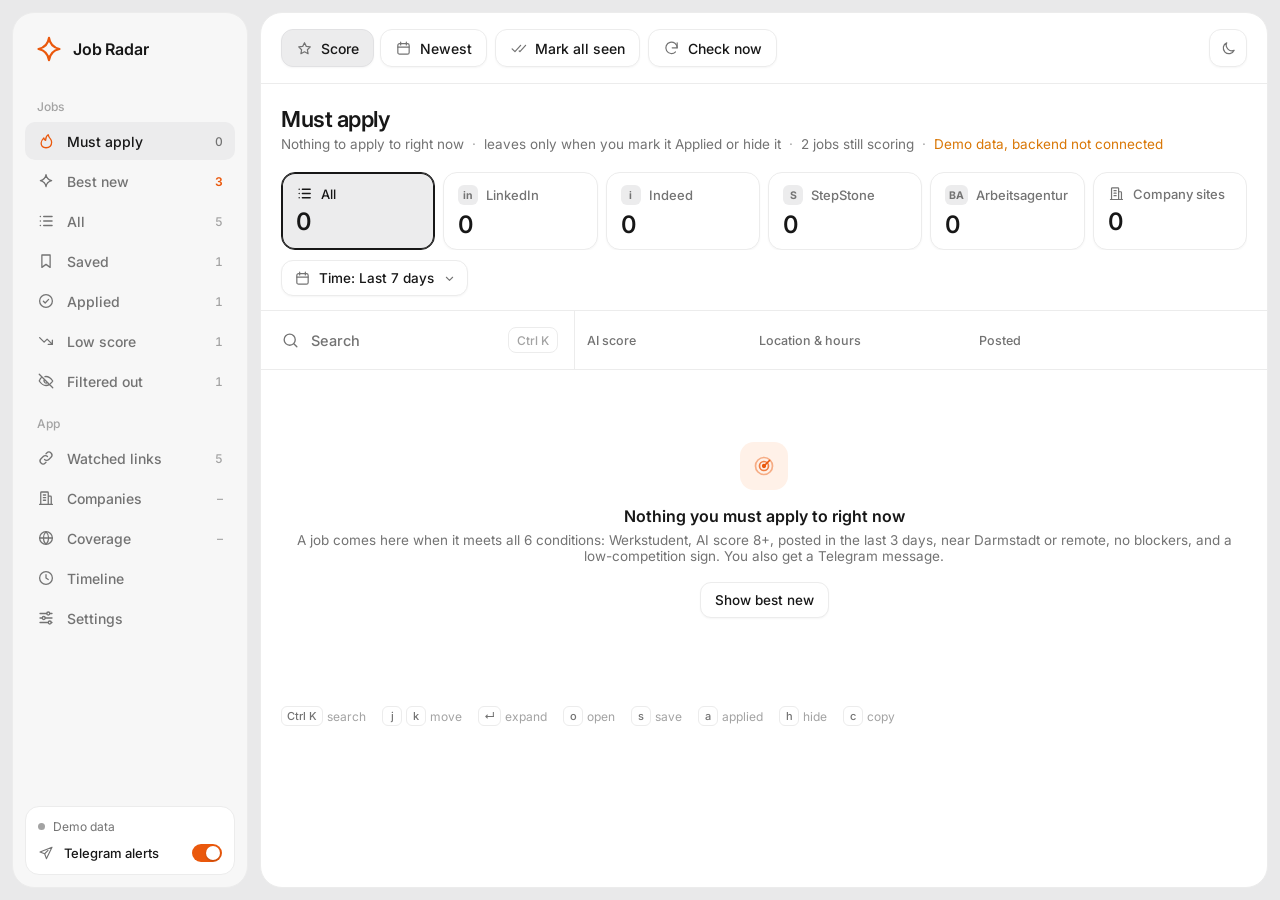
==== commit 11a50451: "Timeline page: Berlin clock, 24-hour board from the real day plan, live progress, last results, next" ====
--- a/static/index.html
+++ b/static/index.html
@@ -23,6 +23,7 @@
         <button type="button" class="nav-item" data-tab="links" title="Watched links"><svg data-icon="link"></svg><span class="nav-label">Watched links</span><span class="nav-count" id="linksCount">–</span></button>
         <button type="button" class="nav-item" data-tab="companies" title="Companies"><svg data-icon="building"></svg><span class="nav-label">Companies</span><span class="nav-count" id="companiesCount">–</span></button>
         <button type="button" class="nav-item" data-tab="coverage" title="Region coverage"><svg data-icon="globe"></svg><span class="nav-label">Coverage</span><span class="nav-count" id="coverageCount">–</span></button>
+        <button type="button" class="nav-item" data-tab="timeline" title="Timeline: the day plan, live"><svg data-icon="clock"></svg><span class="nav-label">Timeline</span></button>
         <button type="button" class="nav-item" data-tab="settings" title="Settings"><svg data-icon="sliders"></svg><span class="nav-label">Settings</span></button>
       </nav>
       <div class="side-foot">
@@ -130,7 +131,8 @@
           </form>
           <div class="co-town" id="coTownFilter" hidden></div>
           <div class="filters"><div class="src-row" id="companyBoxes" role="group" aria-label="Status"></div>
-            <div class="src-row src-row--compact" id="categoryBoxes" role="group" aria-label="Category"></div></div>
+            <div class="src-row src-row--compact" id="categoryBoxes" role="group" aria-label="Category"></div>
+            <div class="src-row src-row--compact diag-row" id="diagBoxes" role="group" aria-label="Why 0 jobs"></div></div>
           <div class="co-head">
             <div class="th th-search">
               <label class="search">
@@ -161,6 +163,42 @@
           <p class="shortcuts cov-legend"><span><strong>Watched</strong> careers page, read every day at 19:00</span><span><strong>Initiativ</strong> IT jobs but no student job (careers page read every day at 19:00 too), or a small IT company without a careers page (email from its Impressum)</span><span><strong>No careers page</strong> none found</span><span><strong>Skipped</strong> shop, restaurant, craft, care or staffing business, or closed</span><span><strong>Waiting</strong> still in line for the nightly run</span></p>
         </section>
 
+        <section id="tab-timeline" hidden>
+          <div class="page-head"><h1 class="page-title">Timeline</h1><div class="summary" id="timelineSummary"><span>What Job Radar does, German time</span></div></div>
+          <div class="tl-top">
+            <div class="tl-card tl-clock" aria-live="off">
+              <div class="tl-kicker">Now in Germany</div>
+              <div class="tl-clock-time" id="tlClock">--:--:--</div>
+              <div class="tl-clock-date"><span id="tlDate">–</span> <span class="tl-zone" id="tlZone"></span></div>
+            </div>
+            <div class="tl-card tl-next">
+              <div class="tl-kicker">Next up</div>
+              <div id="tlNext"><p class="co-sub">Loading…</p></div>
+            </div>
+          </div>
+          <div class="tl-card tl-panel">
+            <h2 class="tl-h2">Running now</h2>
+            <div id="tlRunning" aria-live="polite"><p class="co-sub">Loading…</p></div>
+          </div>
+          <div class="tl-card tl-panel">
+            <div class="tl-panel-head">
+              <div><h2 class="tl-h2">The 24-hour board</h2><p class="tl-lead">One row per kind of work. Faded: can still be running on a busy day. The dark line is now.</p></div>
+              <div class="tl-days" id="tlDays" role="group" aria-label="Day"></div>
+            </div>
+            <div class="tl-board" id="tlBoard"></div>
+          </div>
+          <div class="tl-card tl-panel">
+            <h2 class="tl-h2" id="tlListTitle">Hour by hour</h2>
+            <p class="tl-lead">The row that is running now is highlighted. "Last" is the last time it ran and what it found.</p>
+            <div class="tl-list" id="tlList"></div>
+          </div>
+          <div class="tl-card tl-panel">
+            <h2 class="tl-h2">Safe times to deploy</h2>
+            <p class="tl-lead">A deploy restarts Job Radar and would stop a run that is going.</p>
+            <ul class="tl-safe" id="tlSafe"></ul>
+          </div>
+        </section>
+
         <section id="tab-settings" hidden>
           <div class="page-head"><h1 class="page-title">Settings</h1><div class="summary"><span>What Job Radar looks for</span></div></div>
           <div class="list-panel" id="settingsList"></div>
--- a/static/style.css
+++ b/static/style.css
@@ -11,6 +11,8 @@
   --skeleton: #efefef; --skeleton-hi: #f8f8f8;
   --toast-bg: #171717; --toast-fg: #ffffff; --toast-accent: #fdba74;
   --av-l: 93%; --av-s: 70%; --av-fg-l: 34%;
+  --tl-hourly: #0d9488; --tl-auto: #94a3b8; --tl-night: #4f46e5; --tl-linkedin: var(--info); --tl-busy: #c026d3;
+  --tl-evening: var(--accent); --tl-ai: var(--maybe); --tl-stop: var(--danger); --tl-track: #f2f2f3;
   --font: Inter, ui-sans-serif, system-ui, -apple-system, "Segoe UI", Roboto, sans-serif;
 }
 :root[data-theme="dark"] {
@@ -25,6 +27,7 @@
   --btn-shadow: none; --skeleton: #222225; --skeleton-hi: #2c2c30;
   --toast-bg: #ededee; --toast-fg: #121214; --toast-accent: #c2410c;
   --av-l: 22%; --av-s: 35%; --av-fg-l: 78%;
+  --tl-hourly: #2dd4bf; --tl-auto: #64748b; --tl-night: #818cf8; --tl-busy: #e879f9; --tl-track: #222225;
 }
 
 * { box-sizing: border-box; }
@@ -108,6 +111,8 @@
 .ai-box--empty { border-color: var(--danger); background: color-mix(in srgb, var(--danger) 8%, var(--panel)); }
 .ai-box--empty .ai-tag, .ai-box--empty .ai-count { color: var(--danger); }
 .ai-box--empty .ai-meter span { background: var(--danger); }
+.ai-when { margin-top: 5px; font-size: 11px; color: var(--muted); white-space: nowrap; }
+.ai-box--empty .ai-when { color: var(--danger); font-weight: 600; }
 .ai-info { flex: none; display: flex; flex-direction: column; justify-content: center; gap: 4px; padding: 0 6px; font-size: 12.5px; color: var(--muted); white-space: nowrap; }
 .ai-waiting.has-waiting { color: var(--text); font-weight: 600; }
 .ai-bar.is-empty .ai-reset { color: var(--danger); font-weight: 600; }
@@ -410,6 +415,24 @@
 .co-import-row .add-input { flex: 1 1 220px; }
 .co-import .add-error { margin: 0; }
 .co-origin { font-style: italic; }
+/* Diagnosis: why a company shows 0 jobs */
+.diag-row { flex-wrap: wrap; align-items: center; overflow: visible; }
+.co-sub.co-diag { white-space: normal; }
+.diag-title { flex: none; font-size: 13px; color: var(--muted); padding-right: 4px; }
+.diag-title strong { color: var(--text); font-weight: 600; }
+.src-row--compact .src-box--flag .src-box-name { color: var(--danger); }
+.co-diag-reason { color: var(--text); font-weight: 500; }
+.co-diag--landing .co-diag-reason, .co-diag--hidden .co-diag-reason, .co-diag--broken .co-diag-reason { color: var(--maybe); }
+.co-diag-flags { display: flex; flex-wrap: wrap; gap: 4px; margin-top: 4px; }
+.co-diag-actions { display: flex; flex-wrap: wrap; gap: 4px 12px; margin-top: 4px; }
+.co-row > .co-seen { grid-column: 1 / -1; margin: 0 12px 12px 20px; padding: 12px 14px; border: 1px solid var(--border); border-radius: 12px; background: var(--panel); font-size: 12.5px; }
+.co-seen-grid { display: grid; grid-template-columns: max-content minmax(0, 1fr); gap: 4px 14px; margin: 0; }
+.co-seen-grid dt { color: var(--muted); }
+.co-seen-grid dd { margin: 0; min-width: 0; overflow-wrap: anywhere; }
+.co-seen a { color: inherit; text-decoration: underline; text-decoration-color: var(--border-strong); text-underline-offset: 2px; }
+.co-seen-label { margin: 10px 0 4px; color: var(--muted); }
+.co-seen-text { max-height: 260px; margin: 0; padding: 8px 10px; overflow: auto; border-radius: 8px; background: var(--hover); font-size: 12px; line-height: 1.45; white-space: pre-wrap; overflow-wrap: anywhere; }
+.co-seen-note { display: flex; flex-wrap: wrap; align-items: center; gap: 10px; margin: 10px 0 0; color: var(--muted); }
 @container main (max-width: 900px) {
   .co-head, .co-row { grid-template-columns: minmax(0, 1fr) 200px 140px; }
   .co-head .th:nth-child(2), .co-head .th:nth-child(3), .co-row .co-city, .co-row .co-tags-cell { display: none; }
@@ -455,6 +478,10 @@
 .co-note { max-width: 100%; font-size: 11.5px; color: var(--muted); line-height: 1.35; white-space: normal; display: -webkit-box; -webkit-line-clamp: 2; -webkit-box-orient: vertical; overflow: hidden; }
 .co-town { display: flex; align-items: center; gap: 12px; margin: 0 20px 12px; padding: 8px 8px 8px 14px; border: 1px solid var(--border-strong); border-radius: 12px; font-size: 13.5px; }
 .co-town span { flex: 1; }
+.cov-auto { color: var(--muted); }
+.cov-auto--running { color: var(--accent); font-weight: 600; }
+.cov-skipped { color: var(--maybe); font-weight: 600; }
+.cov-plan-now { color: var(--accent); }
 .cov-hero { display: flex; align-items: center; gap: 20px; margin: 0 20px 18px; padding: 18px 20px; border: 1px solid var(--border); border-radius: 16px; }
 .cov-hero:empty { display: none; }
 .cov-hero-num { font-size: 40px; font-weight: 700; letter-spacing: -.03em; line-height: 1; font-variant-numeric: tabular-nums; }
@@ -494,4 +521,85 @@
   .co-town { margin: 0 16px 12px; }
 }
 
+/* Timeline: Berlin clock, next up, running now, the 24-hour board, hour by hour */
+.tl-ok { color: var(--good); font-weight: 600; }
+.tl-bad { color: var(--danger); font-weight: 600; }
+.tl-card { border: 1px solid var(--border); border-radius: 16px; background: var(--panel); padding: 18px 20px; min-width: 0; }
+.tl-top { display: grid; grid-template-columns: minmax(0, 1fr) minmax(0, 1.25fr); gap: 12px; margin: 0 20px 12px; }
+.tl-panel { margin: 0 20px 12px; }
+.tl-panel:last-child { margin-bottom: 20px; }
+.tl-kicker { font-size: 12px; font-weight: 500; color: var(--faint); text-transform: uppercase; letter-spacing: .06em; }
+.tl-clock-time { margin-top: 6px; font-size: 52px; font-weight: 700; letter-spacing: -.03em; line-height: 1; color: var(--accent); font-variant-numeric: tabular-nums; }
+.tl-clock-date { margin-top: 10px; font-size: 14px; color: var(--muted); }
+.tl-zone { display: inline-block; margin-left: 4px; padding: 1px 8px; border-radius: 999px; background: var(--accent-soft); color: var(--accent); font-size: 12px; font-weight: 600; }
+.tl-next-big { display: flex; gap: 12px; align-items: flex-start; margin-top: 10px; }
+.tl-next-big .tl-dot { margin-top: 6px; }
+.tl-next-title { font-size: 15px; font-weight: 600; }
+.tl-next-count { font-size: 28px; font-weight: 700; letter-spacing: -.02em; line-height: 1.2; font-variant-numeric: tabular-nums; }
+.tl-next-list { list-style: none; margin: 12px 0 0; padding: 10px 0 0; border-top: 1px solid var(--border); display: flex; flex-direction: column; gap: 6px; }
+.tl-next-list li { display: flex; align-items: center; gap: 8px; font-size: 13px; }
+.tl-next-l { flex: 1; min-width: 0; overflow: hidden; text-overflow: ellipsis; white-space: nowrap; }
+.tl-next-t { color: var(--muted); white-space: nowrap; font-variant-numeric: tabular-nums; }
+.tl-h2 { margin: 0 0 4px; font-size: 15px; font-weight: 600; }
+.tl-lead { margin: 0 0 14px; font-size: 13px; color: var(--muted); }
+.tl-panel-head { display: flex; flex-wrap: wrap; align-items: flex-start; justify-content: space-between; gap: 4px 16px; }
+.tl-dot { flex: none; width: 10px; height: 10px; border-radius: 3px; }
+.tl-quiet { margin: 4px 0; color: var(--muted); }
+.tl-run { padding: 10px 0; border-bottom: 1px solid var(--border); }
+.tl-run:first-child { padding-top: 4px; }
+.tl-run-head { display: flex; align-items: center; gap: 8px; }
+.tl-run-n { margin-left: auto; font-weight: 600; font-variant-numeric: tabular-nums; white-space: nowrap; }
+#tlRunning > .co-sub { margin: 10px 0 0; }
+
+.tl-days { display: inline-flex; flex-wrap: wrap; gap: 3px; padding: 3px; border-radius: 10px; background: var(--tl-track); margin-bottom: 14px; }
+.tl-day { border: 0; border-radius: 8px; padding: 6px 10px; background: none; font-size: 13px; font-weight: 600; color: var(--muted); cursor: pointer; }
+.tl-day:hover { color: var(--text); }
+.tl-day[aria-pressed="true"] { background: var(--panel); color: var(--text); box-shadow: 0 1px 2px rgba(0, 0, 0, .12); }
+
+.tl-grid { display: grid; grid-template-columns: 160px minmax(0, 1fr); column-gap: 14px; row-gap: 10px; align-items: center; }
+.tl-lab { font-size: 13px; font-weight: 600; line-height: 1.25; min-width: 0; }
+.tl-lab small { display: block; font-size: 12px; font-weight: 400; color: var(--muted); }
+.tl-axis { position: relative; height: 20px; }
+.tl-axis span { position: absolute; top: 2px; transform: translateX(-50%); font-size: 11px; color: var(--muted); font-variant-numeric: tabular-nums; }
+.tl-axis span:first-child { transform: none; }
+.tl-axis span:nth-child(9) { transform: translateX(-100%); }
+.tl-axis .tl-now-tag { z-index: 1; top: 0; padding: 1px 6px; border-radius: 4px; background: var(--text); color: var(--panel); font-weight: 600; white-space: nowrap; }
+.tl-lane { position: relative; height: 30px; border-radius: 6px; background: var(--tl-track); overflow: hidden; }
+.tl-lane.is-running { box-shadow: inset 0 0 0 2px var(--accent); }
+.tl-blk { position: absolute; top: 4px; bottom: 4px; border-radius: 4px; }
+.tl-blk.is-soft { opacity: .3; }
+.tl-stop { background: repeating-linear-gradient(135deg, var(--tl-stop) 0 4px, transparent 4px 8px); opacity: .85; }
+.tl-tick { position: absolute; top: 8px; bottom: 8px; width: 3px; border-radius: 2px; transform: translateX(-1px); }
+.tl-mark { position: absolute; top: 3px; bottom: 3px; width: 4px; border-radius: 2px; transform: translateX(-2px); }
+.tl-mark-text { position: absolute; top: 0; line-height: 30px; margin-left: 6px; font-size: 11px; color: var(--muted); font-variant-numeric: tabular-nums; }
+.tl-off { position: absolute; inset: 0; display: flex; align-items: center; padding-left: 10px; font-size: 12px; font-style: italic; color: var(--muted); }
+.tl-now { position: absolute; top: 0; bottom: 0; width: 2px; margin-left: -1px; background: var(--text); opacity: .75; pointer-events: none; }
+
+.tl-row { display: grid; grid-template-columns: 150px minmax(0, 1fr); gap: 16px; padding: 12px 0; border-top: 1px solid var(--border); }
+.tl-row:first-child { border-top: 0; }
+.tl-row.is-active { background: var(--accent-soft); border-radius: 10px; padding-inline: 10px; margin-inline: -10px; }
+.tl-time { font-weight: 600; font-variant-numeric: tabular-nums; }
+.tl-time small { display: block; font-size: 12px; font-weight: 400; color: var(--muted); }
+.tl-what { display: flex; gap: 10px; align-items: baseline; min-width: 0; }
+.tl-what > div { min-width: 0; overflow-wrap: anywhere; }
+.tl-last { margin-top: 3px; font-size: 12.5px; color: var(--muted); }
+.tl-safe { list-style: none; margin: 0; padding: 0; display: flex; flex-wrap: wrap; gap: 8px; }
+.tl-safe-t { display: inline-block; padding: 4px 10px; border-radius: 8px; border: 1px solid var(--border); font-weight: 600; color: var(--good); font-variant-numeric: tabular-nums; }
+.tl-safe-not { flex-basis: 100%; font-size: 12.5px; color: var(--muted); }
+@container main (max-width: 700px) {
+  .tl-top { grid-template-columns: minmax(0, 1fr); margin: 0 16px 12px; }
+  .tl-panel { margin: 0 16px 12px; }
+  .tl-card { padding: 14px 16px; }
+  .tl-clock-time { font-size: 44px; }
+  /* Phone: each row's name above its full-width lane */
+  .tl-grid { grid-template-columns: minmax(0, 1fr); row-gap: 4px; }
+  .tl-lab { margin-top: 8px; }
+  .tl-lab small { display: inline; margin-left: 6px; }
+  .tl-lab--axis { display: none; }
+  .tl-axis .tl-ax-minor { display: none; }
+  .tl-row { grid-template-columns: minmax(0, 1fr); gap: 4px; }
+  .tl-days { display: flex; }
+  .tl-day { flex: 1 1 0; padding: 6px 4px; }
+}
+
 @media (prefers-reduced-motion: reduce) { *, *::before, *::after { animation: none !important; transition: none !important; } }
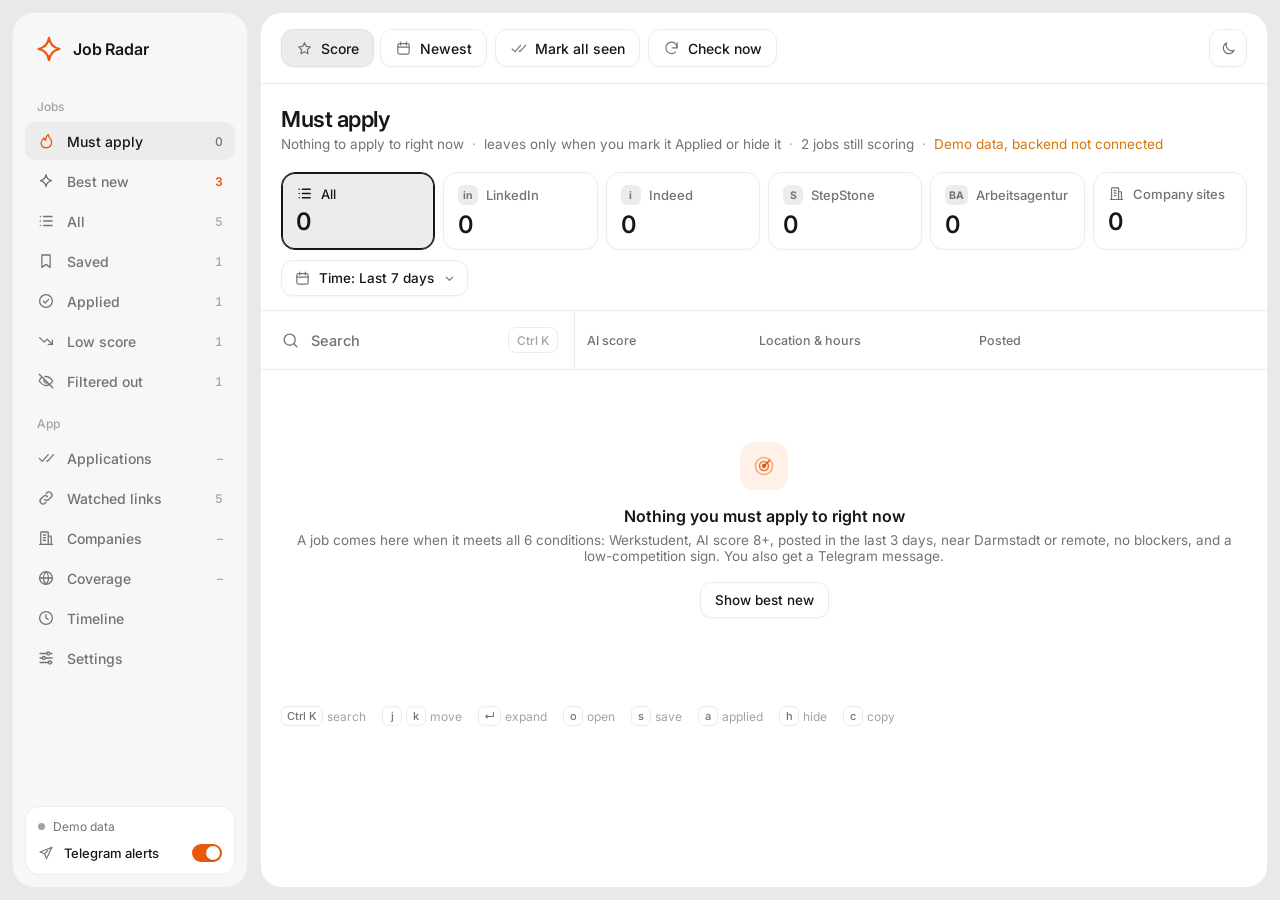
==== commit 35737621: "Applications page: tracker built from Gmail by itself (v13.0, v13.1) - Applications from your Sent f" ====
--- a/static/index.html
+++ b/static/index.html
@@ -20,6 +20,7 @@
         <div class="nav-section">Jobs</div>
         <div class="nav" id="navViews"></div>
         <div class="nav-section">App</div>
+        <button type="button" class="nav-item" data-tab="apps" title="Your applications, from Gmail"><svg data-icon="checks"></svg><span class="nav-label">Applications</span><span class="nav-count" id="appsCount">–</span></button>
         <button type="button" class="nav-item" data-tab="links" title="Watched links"><svg data-icon="link"></svg><span class="nav-label">Watched links</span><span class="nav-count" id="linksCount">–</span></button>
         <button type="button" class="nav-item" data-tab="companies" title="Companies"><svg data-icon="building"></svg><span class="nav-label">Companies</span><span class="nav-count" id="companiesCount">–</span></button>
         <button type="button" class="nav-item" data-tab="coverage" title="Region coverage"><svg data-icon="globe"></svg><span class="nav-label">Coverage</span><span class="nav-count" id="coverageCount">–</span></button>
@@ -133,6 +134,7 @@
           <div class="filters"><div class="src-row" id="companyBoxes" role="group" aria-label="Status"></div>
             <div class="src-row src-row--compact" id="categoryBoxes" role="group" aria-label="Category"></div>
             <div class="src-row src-row--compact diag-row" id="diagBoxes" role="group" aria-label="Why 0 jobs"></div></div>
+          <div class="ini" id="initiativPanel" hidden></div>
           <div class="co-head">
             <div class="th th-search">
               <label class="search">
@@ -163,6 +165,27 @@
           <p class="shortcuts cov-legend"><span><strong>Watched</strong> careers page, read every day at 19:00</span><span><strong>Initiativ</strong> IT jobs but no student job (careers page read every day at 19:00 too), or a small IT company without a careers page (email from its Impressum)</span><span><strong>No careers page</strong> none found</span><span><strong>Skipped</strong> shop, restaurant, craft, care or staffing business, or closed</span><span><strong>Waiting</strong> still in line for the nightly run</span></p>
         </section>
 
+        <section id="tab-apps" hidden>
+          <div class="page-head page-head--row">
+            <div><h1 class="page-title">Applications</h1><div class="summary" id="trSummary"><span>Built from your Gmail by itself</span></div></div>
+            <button type="button" class="btn btn--sm" id="trCheck"><svg data-icon="mail"></svg><span>Check Gmail now</span></button>
+          </div>
+          <div class="tr-wrap">
+            <div class="tr-counters" id="trCounters"></div>
+            <div class="tr-progress" id="trProgress"></div>
+            <div class="tr-types" id="trTypes"></div>
+            <div class="tr-tools">
+              <label class="tr-search"><svg data-icon="search"></svg><input type="search" id="trSearch" placeholder="Search company, job or contact" aria-label="Search applications"></label>
+              <div class="tr-seg" id="trFilter" role="group" aria-label="Type">
+                <button type="button" data-tr-type="all" class="is-on">All</button><button type="button" data-tr-type="job">Job ad</button><button type="button" data-tr-type="initiativ">Initiativ</button>
+              </div>
+              <select class="co-select" id="trStatus" aria-label="Status"></select>
+            </div>
+            <div class="tr-cards" id="trCards"><p class="co-sub">Loading…</p></div>
+            <div id="trReview"></div>
+          </div>
+        </section>
+
         <section id="tab-timeline" hidden>
           <div class="page-head"><h1 class="page-title">Timeline</h1><div class="summary" id="timelineSummary"><span>What Job Radar does, German time</span></div></div>
           <div class="tl-top">
--- a/static/style.css
+++ b/static/style.css
@@ -12,7 +12,7 @@
   --toast-bg: #171717; --toast-fg: #ffffff; --toast-accent: #fdba74;
   --av-l: 93%; --av-s: 70%; --av-fg-l: 34%;
   --tl-hourly: #0d9488; --tl-auto: #94a3b8; --tl-night: #4f46e5; --tl-linkedin: var(--info); --tl-busy: #c026d3;
-  --tl-evening: var(--accent); --tl-ai: var(--maybe); --tl-stop: var(--danger); --tl-track: #f2f2f3;
+  --tl-evening: var(--accent); --tl-drafts: var(--good); --tl-ai: var(--maybe); --tl-stop: var(--danger); --tl-track: #f2f2f3;
   --font: Inter, ui-sans-serif, system-ui, -apple-system, "Segoe UI", Roboto, sans-serif;
 }
 :root[data-theme="dark"] {
@@ -115,6 +115,8 @@
 .ai-box--empty .ai-when { color: var(--danger); font-weight: 600; }
 .ai-info { flex: none; display: flex; flex-direction: column; justify-content: center; gap: 4px; padding: 0 6px; font-size: 12.5px; color: var(--muted); white-space: nowrap; }
 .ai-waiting.has-waiting { color: var(--text); font-weight: 600; }
+.ai-uses b { color: var(--text); font-weight: 600; }
+.ai-sub { display: block; font-size: 11px; }
 .ai-bar.is-empty .ai-reset { color: var(--danger); font-weight: 600; }
 
 .main-scroll { flex: 1; min-height: 0; overflow-y: auto; overflow-x: hidden; }
@@ -476,6 +478,33 @@
 
 /* Coverage page (region coverage) */
 .co-note { max-width: 100%; font-size: 11.5px; color: var(--muted); line-height: 1.35; white-space: normal; display: -webkit-box; -webkit-line-clamp: 2; -webkit-box-orient: vertical; overflow: hidden; }
+/* Initiativ email drafts (Companies > Initiativ) */
+.ini { display: grid; gap: 12px; margin: 0 20px 14px; padding: 14px 16px; border: 1px solid var(--border); border-radius: 14px; font-size: 13.5px; }
+.ini-top { display: flex; flex-wrap: wrap; align-items: flex-start; justify-content: space-between; gap: 12px; }
+.ini-title { font-size: 15px; font-weight: 600; display: grid; gap: 2px; }
+.ini-title .ini-muted { font-weight: 400; }
+.ini-muted { color: var(--muted); font-size: 12.5px; }
+.ini-counts { display: flex; flex-wrap: wrap; gap: 18px; }
+.ini-counts div { display: grid; }
+.ini-counts strong { font-size: 22px; font-weight: 700; line-height: 1.1; font-variant-numeric: tabular-nums; }
+.ini-counts span { font-size: 12px; color: var(--muted); }
+.ini-row { display: flex; flex-wrap: wrap; align-items: center; gap: 8px; }
+.ini-num { flex: none; width: 72px; height: 32px; padding: 0 10px; }
+.ini-name { flex: 0 1 220px; height: 32px; }
+.ini-tpl { border: 1px solid var(--border); border-radius: 12px; padding: 8px 12px; }
+.ini-tpl summary { cursor: pointer; display: flex; flex-wrap: wrap; align-items: center; gap: 8px; }
+.ini-tpl[open] { display: grid; gap: 8px; }
+.ini-text { width: 100%; height: auto; padding: 10px 14px; resize: vertical; line-height: 1.45; font-size: 13.5px; }
+.ini-file { cursor: pointer; display: inline-flex; align-items: center; }
+.ini-msg { font-weight: 500; }
+.ini-preview { display: grid; gap: 10px; }
+.ini-mail { border: 1px solid var(--border); border-radius: 12px; padding: 10px 12px; display: grid; gap: 4px; }
+.ini-body { margin: 4px 0 0; white-space: pre-wrap; word-break: break-word; font: inherit; font-size: 13px; line-height: 1.5; }
+.ini-recent { margin: 0; padding-left: 18px; color: var(--muted); font-size: 12.5px; display: grid; gap: 2px; }
+.ini-co--sent { color: var(--good); }
+.ini-co--draft { color: var(--info); }
+.ini-co--deleted, .ini-co--failed, .ini-co--no_email { color: var(--maybe); }
+.co-sub.ini-co { white-space: normal; }
 .co-town { display: flex; align-items: center; gap: 12px; margin: 0 20px 12px; padding: 8px 8px 8px 14px; border: 1px solid var(--border-strong); border-radius: 12px; font-size: 13.5px; }
 .co-town span { flex: 1; }
 .cov-auto { color: var(--muted); }
@@ -603,3 +632,62 @@
 }
 
 @media (prefers-reduced-motion: reduce) { *, *::before, *::after { animation: none !important; transition: none !important; } }
+
+/* Applications page (tracker) */
+.app-tag--reply { color: var(--text); background: var(--active); }
+.app-tag--offer { color: var(--accent); background: var(--accent-soft); }
+.tr-wrap { padding: 0 20px 24px; display: flex; flex-direction: column; gap: 14px; }
+.tr-counters { display: grid; grid-template-columns: repeat(4, minmax(0, 1fr)); gap: 10px; }
+.tr-counter { border: 1px solid var(--border); border-radius: 16px; background: var(--panel); padding: 16px 18px; min-width: 0; }
+.tr-num { font-size: 34px; font-weight: 600; letter-spacing: -.03em; line-height: 1.1; font-variant-numeric: tabular-nums; }
+.tr-label { margin-top: 4px; display: flex; align-items: center; gap: 7px; font-size: 13px; color: var(--muted); }
+.tr-counter--interview .tr-label::before, .tr-counter--offer .tr-label::before, .tr-counter--rejection .tr-label::before { content: ""; width: 8px; height: 8px; border-radius: 50%; background: var(--dot); }
+.tr-counter--interview { --dot: var(--good); }
+.tr-counter--offer { --dot: var(--accent); }
+.tr-counter--rejection { --dot: var(--danger); }
+.tr-bar { display: flex; height: 10px; border-radius: 6px; overflow: hidden; background: var(--active); }
+.tr-bar-seg { height: 100%; }
+.tr-bar-seg--interview { background: var(--good); }
+.tr-bar-seg--offer { background: var(--accent); }
+.tr-bar-seg--reply { background: var(--faint); }
+.tr-bar-seg--rejection { background: var(--danger); opacity: .75; }
+.tr-bar-text { display: flex; justify-content: space-between; gap: 12px; margin-top: 6px; font-size: 12.5px; color: var(--muted); }
+.tr-bar-text b, .tr-type-nums b { color: var(--text); font-weight: 600; }
+.tr-types { display: grid; grid-template-columns: repeat(2, minmax(0, 1fr)); gap: 10px; }
+.tr-type { border: 1px solid var(--border); border-radius: 14px; background: var(--panel); padding: 12px 16px; min-width: 0; }
+.tr-type-name { font-size: 13px; font-weight: 600; margin-bottom: 4px; }
+.tr-type-nums { display: flex; flex-wrap: wrap; gap: 2px 14px; font-size: 12.5px; color: var(--muted); }
+.tr-tools { display: flex; flex-wrap: wrap; align-items: center; gap: 8px; }
+.tr-search { position: relative; flex: 1 1 240px; display: flex; align-items: center; min-width: 0; }
+.tr-search svg { position: absolute; left: 11px; width: 16px; height: 16px; color: var(--muted); pointer-events: none; }
+.tr-search input { width: 100%; height: 36px; padding: 0 12px 0 34px; border: 1px solid var(--border); border-radius: 11px; background: var(--panel); color: var(--text); font: inherit; font-size: 13.5px; }
+.tr-search input:focus-visible { outline: 2px solid var(--accent); outline-offset: 2px; }
+.tr-seg { display: inline-flex; padding: 3px; gap: 2px; border: 1px solid var(--border); border-radius: 11px; background: var(--panel); }
+.tr-seg button { height: 28px; padding: 0 12px; border: 0; border-radius: 8px; background: none; color: var(--muted); font-size: 13px; font-weight: 500; cursor: pointer; }
+.tr-seg button:hover { color: var(--text); }
+.tr-seg button.is-on { background: var(--active); color: var(--text); }
+.tr-cards { display: flex; flex-direction: column; gap: 8px; }
+.tr-card { border: 1px solid var(--border); border-radius: 14px; background: var(--panel); padding: 14px 16px; min-width: 0; }
+.tr-card-top { display: flex; justify-content: space-between; align-items: flex-start; gap: 12px; }
+.tr-card-main { min-width: 0; }
+.tr-company { font-size: 14.5px; font-weight: 600; overflow-wrap: anywhere; }
+.tr-kind { margin-left: 4px; padding: 1px 7px; border: 1px solid var(--border); border-radius: 6px; font-size: 11px; font-weight: 500; color: var(--muted); white-space: nowrap; }
+.tr-title { margin-top: 2px; font-size: 13.5px; color: var(--muted); overflow-wrap: anywhere; }
+.tr-card-side { flex: none; display: flex; align-items: center; gap: 8px; }
+.tr-card-side .co-select { max-width: 170px; }
+.tr-meta { display: flex; flex-wrap: wrap; align-items: center; gap: 4px 14px; margin-top: 10px; font-size: 12.5px; color: var(--muted); }
+.tr-meta a { color: inherit; text-decoration: underline; text-decoration-color: var(--border-strong); text-underline-offset: 2px; overflow-wrap: anywhere; }
+.tr-meta a:hover { color: var(--text); }
+.tr-timeline { margin-top: 10px; }
+.tr-review { margin: 0; }
+.tr-review .list-row { align-items: flex-start; flex-wrap: wrap; }
+.tr-review .list-main { flex-direction: column; gap: 2px; min-width: min(100%, 320px); }
+.tr-review .co-select { max-width: 260px; }
+@container app (max-width: 640px) {
+  .tr-wrap { padding: 0 16px 20px; }
+  .tr-counters { grid-template-columns: repeat(2, minmax(0, 1fr)); }
+  .tr-types { grid-template-columns: minmax(0, 1fr); }
+  .tr-num { font-size: 28px; }
+  .tr-card-top { flex-direction: column; }
+  .tr-card-side { flex-wrap: wrap; }
+}
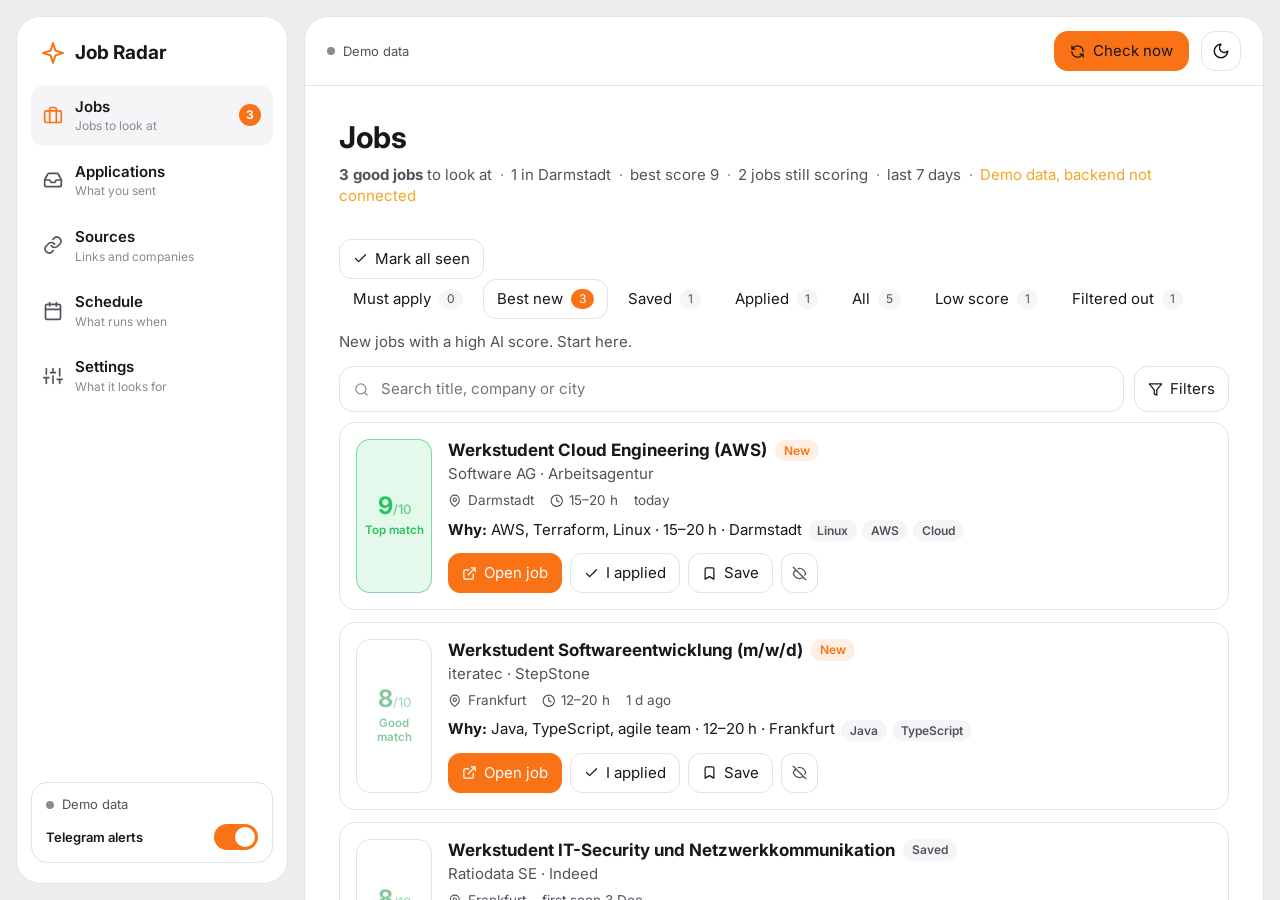
==== commit 7d8c5c7c: "New dashboard design: Jobs and Applications pages, new shell (v14.1) - New layout from the design mo" ====
--- a/static/index.html
+++ b/static/index.html
@@ -8,91 +8,83 @@
 <link rel="preconnect" href="https://fonts.gstatic.com" crossorigin>
 <link href="https://fonts.googleapis.com/css2?family=Inter:wght@400;500;600;700&display=swap" rel="stylesheet">
 <link rel="stylesheet" href="/static/style.css">
+<link rel="stylesheet" href="/static/design.css">
 </head>
 <body>
 
-<div class="app">
-  <div class="shell">
-
-    <aside class="sidebar">
-      <div class="brand"><svg class="logo" data-icon="logo"></svg><span class="brand-name">Job Radar</span></div>
-      <nav class="nav" aria-label="Main">
-        <div class="nav-section">Jobs</div>
-        <div class="nav" id="navViews"></div>
-        <div class="nav-section">App</div>
-        <button type="button" class="nav-item" data-tab="apps" title="Your applications, from Gmail"><svg data-icon="checks"></svg><span class="nav-label">Applications</span><span class="nav-count" id="appsCount">–</span></button>
-        <button type="button" class="nav-item" data-tab="links" title="Watched links"><svg data-icon="link"></svg><span class="nav-label">Watched links</span><span class="nav-count" id="linksCount">–</span></button>
-        <button type="button" class="nav-item" data-tab="companies" title="Companies"><svg data-icon="building"></svg><span class="nav-label">Companies</span><span class="nav-count" id="companiesCount">–</span></button>
-        <button type="button" class="nav-item" data-tab="coverage" title="Region coverage"><svg data-icon="globe"></svg><span class="nav-label">Coverage</span><span class="nav-count" id="coverageCount">–</span></button>
-        <button type="button" class="nav-item" data-tab="timeline" title="Timeline: the day plan, live"><svg data-icon="clock"></svg><span class="nav-label">Timeline</span></button>
-        <button type="button" class="nav-item" data-tab="settings" title="Settings"><svg data-icon="sliders"></svg><span class="nav-label">Settings</span></button>
-      </nav>
-      <div class="side-foot">
-        <div class="status-line" data-check><span class="status-dot"></span><span data-check-text>Loading…</span></div>
-        <button type="button" class="tg-row" data-tg title="Telegram alerts">
-          <svg data-icon="send"></svg><span class="nav-label tg-label">Telegram alerts</span><span class="switch"></span>
-        </button>
-      </div>
-    </aside>
-
-    <main class="main">
-      <div class="mobile-bar">
-        <div class="brand"><svg class="logo" data-icon="logo"></svg><span>Job Radar</span></div>
-        <button type="button" class="tg-mini" data-tg title="Telegram alerts"><svg data-icon="send"></svg></button>
-        <button type="button" class="tbtn tbtn--icon" data-theme-toggle title="Light / dark"><svg data-icon="moon"></svg></button>
-      </div>
-
-      <div class="ai-bar" id="aiBar" hidden></div>
-
-      <div class="mobile-views" id="mobileViews"></div>
-
-      <div class="toolbar">
-        <div class="tb-group jobs-only">
-          <button type="button" class="tbtn tbtn--sort is-active" data-sort="score"><svg data-icon="star"></svg><span class="tb-text">Score</span></button>
-          <button type="button" class="tbtn tbtn--sort" data-sort="newest"><svg data-icon="calendar"></svg><span class="tb-text">Newest</span></button>
-        </div>
-        <button type="button" class="tbtn jobs-only" id="markSeen" title="Mark all as seen"><svg data-icon="checks"></svg><span class="tb-text">Mark all seen</span></button>
-        <button type="button" class="tbtn" id="checkNow" title="Check all sources now"><svg data-icon="refresh"></svg><span class="tb-text">Check now</span></button>
-        <span class="tb-spacer"></span>
-        <span class="tb-status" data-check><span class="status-dot"></span><span data-check-text>Loading…</span></span>
-        <button type="button" class="tbtn tbtn--icon hide-mobile" data-theme-toggle title="Light / dark"><svg data-icon="moon"></svg></button>
-      </div>
-
-      <div class="main-scroll" id="mainScroll">
-        <section id="tab-jobs">
-          <div class="page-head">
-            <h1 class="page-title" id="pageTitle">Best new</h1>
-            <div class="summary" id="summary"></div>
-            <div class="mobile-status" data-check><span class="status-dot"></span><span data-check-text>Loading…</span></div>
-          </div>
-          <div class="app-panel" id="appPanel" hidden></div>
-          <div class="filters">
-            <div class="src-row" id="sourceBoxes" role="group" aria-label="Source"></div>
-            <div class="dd" id="timeDd">
-              <button type="button" class="tbtn dd-btn" id="timeBtn" aria-haspopup="listbox" aria-expanded="false"></button>
-              <div class="dd-menu" id="timeMenu" role="listbox" aria-label="Time" hidden></div>
-            </div>
-          </div>
-          <div class="table-head">
-            <div class="th th-search">
-              <label class="search">
-                <svg data-icon="search"></svg>
-                <input class="search-input" id="search" type="search" placeholder="Search" autocomplete="off" aria-label="Search jobs">
-                <span class="kbd">Ctrl K</span>
-              </label>
-            </div>
-            <div class="th">AI score</div>
-            <div class="th th-place">Location &amp; hours</div>
-            <button type="button" class="th th-sort" id="postedSort" title="Sort by posting date">Posted<span class="sort-arrow" id="postedArrow"></span></button>
-            <div class="th"></div>
-          </div>
-          <div id="jobList" aria-live="polite"></div>
-          <div class="shortcuts">
-            <span><kbd>Ctrl K</kbd> search</span><span><kbd>j</kbd><kbd>k</kbd> move</span><span><kbd>↵</kbd> expand</span>
-            <span><kbd>o</kbd> open</span><span><kbd>s</kbd> save</span><span><kbd>a</kbd> applied</span><span><kbd>h</kbd> hide</span><span><kbd>c</kbd> copy</span>
-          </div>
-        </section>
-
+<div class="d-scroll" id="dScroll">
+<div class="d-app">
+  <aside class="nd d-side">
+    <div class="d-logo"><svg viewBox="0 0 24 24"><path d="M12 2l2.4 7.6L22 12l-7.6 2.4L12 22l-2.4-7.6L2 12l7.6-2.4z"/></svg>Job Radar</div>
+    <nav class="d-nav" id="nav" aria-label="Main"></nav>
+    <div class="d-sidefoot">
+      <div data-check><span class="d-dot"></span><span data-check-text>Loading…</span></div>
+      <div class="d-row">Telegram alerts <button type="button" class="d-switch" data-tg aria-label="Telegram alerts" title="Telegram alerts"></button></div>
+    </div>
+  </aside>
+
+  <section class="d-main">
+    <header class="nd d-top">
+      <div class="d-status" data-check><span class="d-dot"></span><span data-check-text>Loading…</span></div>
+      <svg class="d-mlogo" viewBox="0 0 24 24"><path d="M12 2l2.4 7.6L22 12l-7.6 2.4L12 22l-2.4-7.6L2 12l7.6-2.4z"/></svg>
+      <button type="button" class="d-pill" id="aiBtn" aria-haspopup="true" hidden></button>
+      <button type="button" class="d-checkbtn" id="checkNow" aria-label="Check all sources now" title="Check all sources now"><svg viewBox="0 0 24 24" id="i-ref"></svg><span>Check now</span></button>
+      <button type="button" class="d-iconbtn" data-theme-toggle aria-label="Light / dark" title="Light / dark"></button>
+      <div class="d-pop" id="aiPop"></div>
+    </header>
+
+    <div id="tab-jobs" class="nd d-page">
+      <div class="d-head">
+        <div><h1 id="pageTitle">Jobs</h1><p class="d-sub" id="summary"></p></div>
+        <button type="button" class="d-btn" id="markSeen" title="Mark all as seen"></button>
+      </div>
+      <div class="d-tabs" id="jobTabs"></div>
+      <p class="d-hint" id="jobHint"></p>
+      <div class="app-panel" id="appPanel" hidden></div>
+      <div class="d-filters">
+        <label class="d-search"><svg viewBox="0 0 24 24" id="i-search"></svg><input id="search" type="search" placeholder="Search title, company or city" autocomplete="off" aria-label="Search jobs"></label>
+        <button type="button" class="d-btn d-fbtn" id="fbtn" aria-expanded="false"></button>
+      </div>
+      <div class="d-fpanel" id="fpanel">
+        <select id="fSource" aria-label="Source"></select>
+        <select id="fTime" aria-label="Time"></select>
+        <select id="fSort" aria-label="Sort"></select>
+      </div>
+      <div id="jobList" aria-live="polite"></div>
+      <div class="d-shortcuts">
+        <span><kbd>Ctrl K</kbd> search</span><span><kbd>j</kbd><kbd>k</kbd> move</span><span><kbd>↵</kbd> details</span>
+        <span><kbd>o</kbd> open</span><span><kbd>s</kbd> save</span><span><kbd>a</kbd> applied</span><span><kbd>h</kbd> hide</span><span><kbd>c</kbd> copy</span>
+      </div>
+    </div>
+
+    <!-- Pages that are not redesigned yet (old look, same features) -->
+    <section id="tab-apps" class="nd d-page" hidden>
+      <div class="d-head">
+        <div><h1>Applications</h1><p class="d-sub" id="trSummary"><span>Built from your Gmail by itself</span></p></div>
+        <button type="button" class="d-btn" id="trCheck"></button>
+      </div>
+      <div class="d-tabs" id="trPeriod" role="group" aria-label="Period">
+        <button type="button" class="d-tab" data-tr-period="today">Today</button><button type="button" class="d-tab" data-tr-period="2d">2 days</button><button type="button" class="d-tab" data-tr-period="3d">3 days</button><button type="button" class="d-tab" data-tr-period="week">This week</button><button type="button" class="d-tab" data-tr-period="lastweek">Last week</button><button type="button" class="d-tab" data-tr-period="30d">30 days</button><button type="button" class="d-tab d-on" data-tr-period="all">All time</button><button type="button" class="d-tab" data-tr-period="custom">Custom</button>
+      </div>
+      <div class="d-dates" id="trDates" hidden><label>From <input type="date" id="trFrom"></label><label>To <input type="date" id="trTo"></label></div>
+      <p class="d-hint" id="trPeriodLine"></p>
+      <div class="d-stats" id="trCounters"></div>
+      <div class="d-card d-prog" id="trProgress"></div>
+      <div class="d-three d-two" id="trTypes"></div>
+      <div class="d-filters">
+        <label class="d-search"><svg viewBox="0 0 24 24" id="i-search2"></svg><input type="search" id="trSearch" placeholder="Search company, job or contact" autocomplete="off" aria-label="Search applications"></label>
+        <select id="trStatus" aria-label="Status" class="d-selfix"></select>
+      </div>
+      <div class="d-tabs" id="trFilter" role="group" aria-label="Type">
+        <button type="button" class="d-tab d-on" data-tr-type="all">All</button><button type="button" class="d-tab" data-tr-type="job">Job ad</button><button type="button" class="d-tab" data-tr-type="initiativ">Initiativ</button>
+      </div>
+      <div id="trCards"><p class="d-hint">Loading…</p></div>
+      <div id="trReview"></div>
+    </section>
+
+    <div class="nd d-srctabs" id="srcTabs" hidden></div>
+
+    <div class="legacy" id="mainScroll">
         <section id="tab-links" hidden>
           <div class="page-head page-head--row">
             <div><h1 class="page-title">Watched links</h1><div class="summary" id="linksSummary"></div></div>
@@ -165,27 +157,6 @@
           <p class="shortcuts cov-legend"><span><strong>Watched</strong> careers page, read every day at 19:00</span><span><strong>Initiativ</strong> IT jobs but no student job (careers page read every day at 19:00 too), or a small IT company without a careers page (email from its Impressum)</span><span><strong>No careers page</strong> none found</span><span><strong>Skipped</strong> shop, restaurant, craft, care or staffing business, or closed</span><span><strong>Waiting</strong> still in line for the nightly run</span></p>
         </section>
 
-        <section id="tab-apps" hidden>
-          <div class="page-head page-head--row">
-            <div><h1 class="page-title">Applications</h1><div class="summary" id="trSummary"><span>Built from your Gmail by itself</span></div></div>
-            <button type="button" class="btn btn--sm" id="trCheck"><svg data-icon="mail"></svg><span>Check Gmail now</span></button>
-          </div>
-          <div class="tr-wrap">
-            <div class="tr-counters" id="trCounters"></div>
-            <div class="tr-progress" id="trProgress"></div>
-            <div class="tr-types" id="trTypes"></div>
-            <div class="tr-tools">
-              <label class="tr-search"><svg data-icon="search"></svg><input type="search" id="trSearch" placeholder="Search company, job or contact" aria-label="Search applications"></label>
-              <div class="tr-seg" id="trFilter" role="group" aria-label="Type">
-                <button type="button" data-tr-type="all" class="is-on">All</button><button type="button" data-tr-type="job">Job ad</button><button type="button" data-tr-type="initiativ">Initiativ</button>
-              </div>
-              <select class="co-select" id="trStatus" aria-label="Status"></select>
-            </div>
-            <div class="tr-cards" id="trCards"><p class="co-sub">Loading…</p></div>
-            <div id="trReview"></div>
-          </div>
-        </section>
-
         <section id="tab-timeline" hidden>
           <div class="page-head"><h1 class="page-title">Timeline</h1><div class="summary" id="timelineSummary"><span>What Job Radar does, German time</span></div></div>
           <div class="tl-top">
@@ -227,10 +198,13 @@
           <div class="list-panel" id="settingsList"></div>
           <p class="shortcuts" style="padding-top:0">To change these, edit config.yaml (keys in .env) and restart Job Radar.</p>
         </section>
-      </div>
-    </main>
-  </div>
-
+    </div>
+  </section>
+</div>
+</div>
+<nav class="nd d-tabbar" id="tabbar" aria-label="Main"></nav>
+
+<div class="app-toast-host">
   <div class="toast" id="toast" role="status">
     <span class="toast-msg" id="toastMsg"></span>
     <button type="button" class="toast-action" id="toastAction">Undo</button>
--- a/static/style.css
+++ b/static/style.css
@@ -657,6 +657,9 @@
 .tr-type { border: 1px solid var(--border); border-radius: 14px; background: var(--panel); padding: 12px 16px; min-width: 0; }
 .tr-type-name { font-size: 13px; font-weight: 600; margin-bottom: 4px; }
 .tr-type-nums { display: flex; flex-wrap: wrap; gap: 2px 14px; font-size: 12.5px; color: var(--muted); }
+.tr-period { display: flex; flex-wrap: wrap; align-items: center; gap: 8px 14px; }
+.tr-dates { display: inline-flex; gap: 10px; font-size: 13px; color: var(--muted); }
+.tr-dates input { height: 30px; margin-left: 4px; padding: 0 8px; border: 1px solid var(--border); border-radius: 8px; background: var(--panel); color: var(--text); font: inherit; }
 .tr-tools { display: flex; flex-wrap: wrap; align-items: center; gap: 8px; }
 .tr-search { position: relative; flex: 1 1 240px; display: flex; align-items: center; min-width: 0; }
 .tr-search svg { position: absolute; left: 11px; width: 16px; height: 16px; color: var(--muted); pointer-events: none; }
--- a/static/design.css
+++ b/static/design.css
@@ -0,0 +1,296 @@
+/* Job Radar new design. Generated from design-reference/job-radar-design.html:
+   every class has the prefix d-, colour variables the prefix --d-. Bare tags (svg, button, select ...) are
+   only styled inside .nd so the pages that are not redesigned yet look as before. */
+:root{
+  --d-bg:#09090a;--d-panel:#111113;--d-card:#161618;--d-card2:#1b1b1e;--d-line:#26262b;
+  --d-text:#f4f4f5;--d-muted:#a1a1aa;--d-faint:#71717a;
+  --d-accent:#f97316;--d-accent-soft:rgba(249,115,22,.14);--d-accent-ink:#1a0d03;
+  --d-green:#22c55e;--d-green-soft:rgba(34,197,94,.13);
+  --d-red:#ef4444;--d-red-soft:rgba(239,68,68,.14);
+  --d-amber:#f5a524;--d-amber-soft:rgba(245,165,36,.12);
+  --d-blue:#4c8dff;--d-blue-soft:rgba(76,141,255,.14);
+  --d-r:16px;--d-r-lg:24px;
+}
+:root[data-theme="light"]{
+  --d-bg:#ededf0;--d-panel:#ffffff;--d-card:#ffffff;--d-card2:#f5f5f7;--d-line:#e2e2e7;
+  --d-text:#18181b;--d-muted:#52525b;--d-faint:#8a8a93;
+  --d-accent-soft:rgba(249,115,22,.12);
+  --d-green-soft:rgba(34,197,94,.12);--d-red-soft:rgba(239,68,68,.1);--d-amber-soft:rgba(245,165,36,.14);--d-blue-soft:rgba(76,141,255,.12);
+}
+.nd, .nd *{box-sizing:border-box}
+.nd button, .nd input, .nd select, .nd textarea{font:inherit;color:inherit}
+.nd button{cursor:pointer}
+.nd svg{width:1em;height:1em;fill:none;stroke:currentColor;stroke-width:2;stroke-linecap:round;stroke-linejoin:round;flex:none}
+.d-app{display:grid;grid-template-columns:272px minmax(0,1fr);gap:16px;padding:16px;min-height:100vh}
+.d-side{position:sticky;top:16px;height:calc(100vh - 32px);background:var(--d-panel);border:1px solid var(--d-line);border-radius:var(--d-r-lg);padding:20px 14px;display:flex;flex-direction:column}
+.d-logo{display:flex;align-items:center;gap:10px;font-weight:700;font-size:19px;padding:2px 10px 18px}
+.d-logo svg{color:var(--d-accent);font-size:24px}
+.d-nav{display:flex;flex-direction:column;gap:4px}
+.d-nav button{display:flex;align-items:center;gap:12px;text-align:left;background:none;border:0;border-radius:14px;padding:11px 12px;color:var(--d-muted)}
+.d-nav button svg{font-size:20px}
+.d-nav button b{display:block;font-weight:600;color:var(--d-text);font-size:15px}
+.d-nav button small{display:block;font-size:12px;color:var(--d-faint)}
+.d-nav button.d-on{background:var(--d-card2)}
+.d-nav button.d-on svg{color:var(--d-accent)}
+.d-nav .d-badge{margin-left:auto}
+.d-badge{background:var(--d-accent);color:#fff;border-radius:999px;font-size:12px;font-weight:700;min-width:22px;height:22px;padding:0 7px;display:inline-grid;place-items:center}
+.d-sidefoot{margin-top:auto;border:1px solid var(--d-line);background:var(--d-card);border-radius:var(--d-r);padding:12px 14px;font-size:13px;color:var(--d-muted)}
+.d-sidefoot .d-row{display:flex;justify-content:space-between;align-items:center;margin-top:10px;color:var(--d-text);font-weight:600}
+.d-dot{width:8px;height:8px;border-radius:50%;background:var(--d-green);display:inline-block;margin-right:8px}
+.d-dot.d-red{background:var(--d-red)}
+.d-dot.d-amber{background:var(--d-amber)}
+.d-dot.d-blue{background:var(--d-blue)}
+.d-dot.d-orange{background:var(--d-accent)}
+.d-switch{position:relative;width:44px;height:26px;border-radius:999px;background:var(--d-line);border:0;padding:0;flex:none;transition:.15s}
+.d-switch::after{content:"";position:absolute;top:3px;left:3px;width:20px;height:20px;border-radius:50%;background:#fff;transition:.15s}
+.d-switch.d-on{background:var(--d-accent)}
+.d-switch.d-on::after{left:21px}
+.d-main{background:var(--d-panel);border:1px solid var(--d-line);border-radius:var(--d-r-lg);min-width:0}
+.d-top{display:flex;align-items:center;gap:12px;padding:14px 22px;border-bottom:1px solid var(--d-line);position:relative}
+.d-status{font-size:13px;color:var(--d-muted);display:flex;align-items:center;margin-right:auto}
+.d-mlogo{display:none;color:var(--d-accent);font-size:26px;margin-right:auto}
+.d-pill{display:flex;align-items:center;gap:8px;background:var(--d-card);border:1px solid var(--d-line);border-radius:14px;padding:9px 14px;font-weight:600;font-size:14px}
+.d-pill .d-lim{color:var(--d-red);font-weight:500}
+.d-iconbtn{width:40px;height:40px;border-radius:14px;border:1px solid var(--d-line);background:var(--d-card);display:grid;place-items:center;font-size:18px}
+.d-checkbtn{display:flex;align-items:center;gap:8px;background:var(--d-accent);border:0;color:#fff;font-weight:600;border-radius:14px;padding:0 16px;height:40px}
+.d-pop{position:absolute;right:22px;top:62px;width:min(380px,calc(100vw - 32px));background:var(--d-card);border:1px solid var(--d-line);border-radius:18px;padding:18px;z-index:20;box-shadow:0 20px 50px rgba(0,0,0,.45);display:none}
+.d-pop.d-open{display:block}
+.d-pop h4{margin:0 0 2px;font-size:15px}
+.d-pop p{margin:0 0 12px;font-size:12.5px;color:var(--d-muted)}
+.d-svc{padding:10px 0;border-top:1px solid var(--d-line)}
+.d-svc .d-l1{display:flex;justify-content:space-between;font-weight:600}
+.d-svc .d-l2{display:flex;justify-content:space-between;font-size:12.5px;color:var(--d-muted);margin-top:6px}
+.d-bar{height:5px;border-radius:9px;background:var(--d-line);margin-top:7px;overflow:hidden}
+.d-bar i{display:block;height:100%;border-radius:9px;background:var(--d-green)}
+.d-ok{color:var(--d-green)}
+.d-bad{color:var(--d-red)}
+.d-wait{color:var(--d-muted)}
+.d-page{padding:30px 34px 40px;max-width:1040px;margin:0 auto}
+.nd h1{font-size:30px;margin:0 0 4px;letter-spacing:-.01em}
+.d-sub{color:var(--d-muted);margin:0 0 20px}
+.d-head{display:flex;justify-content:space-between;align-items:flex-start;gap:12px;flex-wrap:wrap}
+.d-btn{display:inline-flex;align-items:center;gap:7px;border:1px solid var(--d-line);background:var(--d-card);border-radius:12px;padding:8px 13px;font-weight:600;font-size:14px;line-height:1.2}
+.d-btn svg{font-size:15px}
+.d-btn.d-primary{background:var(--d-accent);border-color:var(--d-accent);color:#fff}
+.d-btn.d-done{border-color:rgba(34,197,94,.45);color:var(--d-green);background:var(--d-green-soft)}
+.d-btn.d-icon{padding:8px 10px;color:var(--d-muted)}
+.d-tabs{display:flex;flex-wrap:wrap;gap:6px;margin-bottom:12px}
+.d-tab{background:none;border:1px solid transparent;border-radius:13px;padding:8px 13px;color:var(--d-muted);font-weight:500;display:flex;align-items:center;gap:8px}
+.d-tab .d-n{background:var(--d-card2);border-radius:999px;padding:0 8px;font-size:12px;min-height:20px;display:inline-grid;place-items:center;color:var(--d-muted)}
+.d-tab.d-on{color:var(--d-text);border-color:var(--d-line);background:var(--d-card)}
+.d-tab.d-on .d-n.d-hot{background:var(--d-accent);color:#fff}
+.d-hint{color:var(--d-muted);margin:0 0 14px}
+.d-filters{display:flex;gap:10px;margin-bottom:10px}
+.d-search{flex:1;display:flex;align-items:center;gap:10px;background:var(--d-card);border:1px solid var(--d-line);border-radius:14px;padding:0 14px;height:46px;color:var(--d-faint)}
+.d-search input{flex:1;background:none;border:0;outline:0;min-width:0}
+.d-fpanel{display:none;gap:10px;margin-bottom:12px}
+.d-fpanel.d-open{display:grid;grid-template-columns:repeat(3,1fr)}
+.nd select{background:var(--d-card);border:1px solid var(--d-line);border-radius:12px;height:44px;padding:0 12px;width:100%}
+.d-card{background:var(--d-card);border:1px solid var(--d-line);border-radius:var(--d-r);padding:16px}
+.d-job{display:grid;grid-template-columns:76px minmax(0,1fr);gap:16px;margin-bottom:12px}
+.d-score{border-radius:14px;text-align:center;display:flex;flex-direction:column;justify-content:center;align-items:center;padding:10px 4px;border:1px solid var(--d-line);min-height:96px}
+.d-score b{font-size:24px;line-height:1}
+.d-score b small{font-size:13px;font-weight:500;opacity:.7}
+.d-score span{font-size:11.5px;margin-top:6px;font-weight:600}
+.d-score.d-hi{background:var(--d-green-soft);border-color:rgba(34,197,94,.55);color:var(--d-green)}
+.d-score.d-mid{background:transparent;color:#86c99b}
+.d-score.d-low{background:var(--d-amber-soft);border-color:rgba(245,165,36,.5);color:var(--d-amber)}
+.d-jt{display:flex;flex-wrap:wrap;align-items:center;gap:8px}
+.d-jt h3{margin:0;font-size:17px;line-height:1.3}
+.d-tag{font-size:12px;font-weight:600;border-radius:999px;padding:2px 9px;background:var(--d-accent-soft);color:var(--d-accent);white-space:nowrap}
+.d-tag.d-green{background:var(--d-green-soft);color:var(--d-green)}
+.d-tag.d-grey{background:var(--d-card2);color:var(--d-muted)}
+.d-tag.d-amber{background:var(--d-amber-soft);color:var(--d-amber)}
+.d-tag.d-blue{background:var(--d-blue-soft);color:var(--d-blue)}
+.d-tag.d-red{background:var(--d-red-soft);color:var(--d-red)}
+.d-co{color:var(--d-muted);margin:2px 0 6px}
+.d-meta{display:flex;flex-wrap:wrap;gap:6px 16px;color:var(--d-muted);font-size:13.5px;margin-bottom:8px}
+.d-meta span{display:inline-flex;align-items:center;gap:6px}
+.d-meta .d-warn{color:var(--d-amber)}
+.d-why{margin:0 0 12px}
+.d-why b{font-weight:700}
+.d-skills{display:inline-flex;flex-wrap:wrap;gap:5px;margin-left:6px;vertical-align:middle}
+.d-acts{display:flex;flex-wrap:wrap;gap:8px}
+.d-empty{border:1px dashed var(--d-line);border-radius:var(--d-r);padding:34px;text-align:center;color:var(--d-muted)}
+.d-stats{display:grid;grid-template-columns:repeat(4,1fr);gap:12px;margin-bottom:12px}
+.d-stat{padding:16px 18px}
+.d-stat small{display:flex;align-items:center;color:var(--d-muted);font-size:13px}
+.d-stat b{display:block;font-size:30px;margin-top:6px}
+.d-stat.d-click{cursor:pointer;text-align:left}
+.d-stat.d-click.d-on{border-color:var(--d-text)}
+.d-prog{margin-bottom:14px}
+.d-prog .d-l{display:flex;justify-content:space-between;margin-bottom:10px}
+.d-prog .d-l b{font-weight:700}
+.d-prog .d-l span{color:var(--d-muted)}
+.d-meter{height:7px;border-radius:9px;background:var(--d-line);overflow:hidden}
+.d-meter i{display:block;height:100%;background:var(--d-accent);border-radius:9px}
+.d-rows{padding:0;overflow:hidden}
+.d-rowi{display:flex;align-items:center;gap:14px;padding:14px 18px;border-top:1px solid var(--d-line)}
+.d-rowi:first-child{border-top:0}
+.d-rowi .d-grow{flex:1;min-width:0}
+.d-rowi h4{margin:0;font-size:16px;display:flex;align-items:center;gap:8px;flex-wrap:wrap}
+.d-rowi p{margin:2px 0 0;color:var(--d-muted);font-size:13.5px}
+.d-rowi .d-sm{font-size:12.5px;color:var(--d-faint)}
+.d-rowi .d-right{display:flex;align-items:center;gap:10px;flex:none}
+.d-rowi select{width:auto;min-width:116px;height:38px}
+.d-pad{padding:16px 18px}
+.d-add{display:flex;gap:10px;margin-bottom:12px}
+.d-add input{flex:1;min-width:0;height:44px;border-radius:12px;border:1px solid var(--d-line);background:var(--d-bg);padding:0 14px}
+.d-src .d-dot{margin-right:0;flex:none}
+details.d-group{margin-top:12px}
+details.d-group summary{list-style:none;cursor:pointer;padding:14px 18px;display:flex;align-items:center;gap:10px;color:var(--d-muted);font-weight:600}
+details.d-group summary::-webkit-details-marker{display:none}
+details.d-group[open] summary svg{transform:rotate(90deg)}
+.nd table{width:100%;border-collapse:collapse}
+.nd th{font-size:12.5px;text-align:left;color:var(--d-muted);font-weight:500;padding:12px 18px}
+.nd td{padding:12px 18px;border-top:1px solid var(--d-line);font-size:14.5px}
+.d-num{text-align:right}
+.d-alert{display:flex;gap:10px;align-items:center;padding:12px 16px;border-radius:14px;border:1px solid rgba(245,165,36,.35);background:var(--d-amber-soft);color:var(--d-amber);margin-bottom:10px;font-size:14px}
+.d-big{font-size:44px;font-weight:700;margin:0}
+.d-three{display:grid;grid-template-columns:repeat(3,1fr);gap:12px;margin-bottom:12px}
+.d-timeline{position:relative;height:40px;background:var(--d-bg);border-radius:12px;margin:14px 0 6px}
+.d-timeline i{position:absolute;top:6px;width:4px;height:28px;border-radius:3px}
+.d-timeline u{position:absolute;top:0;width:2px;height:100%;background:var(--d-text)}
+.d-axis{display:flex;justify-content:space-between;color:var(--d-faint);font-size:12.5px;margin-bottom:6px}
+.d-ev{display:flex;align-items:center;gap:14px;padding:14px 0;border-top:1px solid var(--d-line)}
+.d-ev time{width:52px;font-weight:700;font-variant-numeric:tabular-nums}
+.d-ev .d-grow{flex:1}
+.d-ev b{display:block}
+.d-ev small{color:var(--d-muted)}
+.d-sec{font-size:12px;letter-spacing:.08em;color:var(--d-faint);font-weight:700;margin:22px 4px 8px}
+.d-set{padding:0;overflow:hidden}
+.d-set>div{padding:16px 18px;border-top:1px solid var(--d-line)}
+.d-set>div:first-child{border-top:0}
+.d-set h4{margin:0;font-size:16px}
+.d-set p{margin:2px 0 12px;color:var(--d-muted);font-size:13.5px}
+.d-chips{display:flex;flex-wrap:wrap;gap:8px;margin-bottom:12px}
+.d-chip{display:inline-flex;align-items:center;gap:8px;background:var(--d-bg);border:1px solid var(--d-line);border-radius:12px;padding:8px 13px;font-weight:500}
+.d-chip svg{color:var(--d-muted);font-size:13px}
+.d-set select{width:auto;min-width:170px}
+.d-set textarea{width:100%;min-height:130px;background:var(--d-bg);border:1px solid var(--d-line);border-radius:14px;padding:14px;resize:vertical;line-height:1.5}
+.d-flow{color:var(--d-muted)}
+.d-tabbar{display:none}
+@media (max-width:900px){
+.d-app{display:block;padding:0}
+.d-side{display:none}
+.d-main{border:0;border-radius:0;background:var(--d-bg);min-height:100vh;padding-bottom:84px}
+.d-top{padding:12px 16px;background:var(--d-panel)}
+.d-status{display:none}
+.d-mlogo{display:block}
+.d-checkbtn{width:40px;padding:0;justify-content:center}
+.d-checkbtn span{display:none}
+.d-pill{padding:8px 11px;font-size:13px}
+.d-pill .d-lim, .d-pill .d-full{display:none}
+.d-page{padding:22px 16px 30px}
+.nd h1{font-size:28px}
+.d-fpanel.d-open{grid-template-columns:1fr}
+.d-job{grid-template-columns:60px minmax(0,1fr);gap:12px;padding:14px}
+.d-score{min-height:84px}
+.d-score b{font-size:20px}
+.d-stats{grid-template-columns:repeat(2,1fr)}
+.d-three{grid-template-columns:1fr}
+.d-rowi{flex-wrap:wrap}
+.d-rowi .d-right{width:100%;justify-content:space-between}
+.d-add{flex-direction:column}
+.d-scroll{overflow-x:auto}
+.nd table{min-width:560px}
+.d-pop{right:16px;top:60px}
+.d-tabbar{display:flex;position:fixed;left:0;right:0;bottom:0;background:var(--d-panel);border-top:1px solid var(--d-line);padding:8px 6px calc(8px + env(safe-area-inset-bottom));z-index:15}
+.d-tabbar button{flex:1;background:none;border:0;display:flex;flex-direction:column;align-items:center;gap:3px;color:var(--d-muted);font-size:11.5px;position:relative}
+.d-tabbar svg{font-size:22px}
+.d-tabbar button.d-on{color:var(--d-accent)}
+.d-tabbar .d-badge{position:absolute;top:-4px;left:calc(50% + 4px);min-width:18px;height:18px;font-size:11px}
+}
+
+/* ---- Additions for the real app (not in the mockup) ---- */
+.d-scroll{flex:1;min-height:0;overflow:auto;background:var(--d-bg);color:var(--d-text);container-type:inline-size;container-name:app}
+.d-scroll .nd{font:15px/1.45 Inter,ui-sans-serif,system-ui,-apple-system,"Segoe UI",Roboto,sans-serif;-webkit-font-smoothing:antialiased}
+.d-app{min-height:100%}
+.d-side{top:16px}
+.d-main{color:var(--d-text);min-height:calc(100vh - 32px)}
+.legacy{container-type:inline-size;container-name:main;color:var(--text);font-size:14px;font-family:var(--font);background:var(--panel);border-radius:0 0 var(--d-r-lg) var(--d-r-lg)}
+.legacy:empty{display:none}
+.d-srctabs{padding:22px 34px 0;max-width:1040px;margin:0 auto}
+.d-srctabs .d-tabs{margin:0}
+@media (max-width:900px){.d-srctabs{padding:16px 16px 0}.legacy{padding-bottom:84px;background:var(--panel)}.d-main{min-height:100vh}}
+.app-toast-host{position:fixed;inset:0;pointer-events:none;z-index:40}
+.app-toast-host .toast{position:absolute;bottom:92px}
+@media (min-width:901px){.app-toast-host .toast{bottom:28px}}
+.d-dot{flex:none}
+.is-checking .d-dot{background:var(--d-accent);animation:pulse 1s ease-in-out infinite}
+.is-offline .d-dot{background:var(--d-faint)}
+.d-switch.tg-on{background:var(--d-accent)}.d-switch.tg-on::after{left:21px}
+@keyframes d-spin{to{transform:rotate(360deg)}}
+.is-spinning svg{animation:d-spin 1s linear infinite}
+.d-iconbtn svg{font-size:18px;width:1em;height:1em}
+.d-top .d-pill[hidden]{display:none}
+.d-pill.d-allout .d-lim{color:var(--d-red)}
+.d-svc .d-l1 .d-paused{color:var(--d-amber)}
+#summary span+span::before{content:"·";margin:0 .5em;color:var(--d-faint)}
+#summary .demo-note{color:var(--d-amber)}
+.d-score{min-width:0}
+.d-score.d-weak{color:var(--d-faint);background:transparent}
+.d-score.d-pend{color:var(--d-faint);border-style:dashed}
+.d-score span{text-align:center;line-height:1.2}
+.d-job{position:relative;transition:opacity .18s,transform .18s}
+.d-job.is-focused{outline:2px solid var(--d-accent);outline-offset:2px}
+.d-job.is-old{opacity:.7}
+.d-job.is-leaving{opacity:0;transform:translateX(12px)}
+.d-jmain{min-width:0}
+.d-job [data-action="toggle"]{cursor:pointer}
+.d-meta .d-bad{color:var(--d-amber)}
+.d-meta .d-outside{color:var(--d-faint)}
+.d-warn-s{display:inline-flex;align-items:center;gap:5px;color:var(--d-amber);font-size:12.5px;font-weight:600}
+.d-warn-s svg{font-size:13px}
+.d-tag.d-must{background:var(--d-accent);color:#fff}
+.d-tag.d-late{background:var(--d-red-soft);color:var(--d-red)}
+.d-btn.d-saved{border-color:var(--d-accent);color:var(--d-accent);background:var(--d-accent-soft)}
+.d-btn.d-icon{padding:8px 10px;color:var(--d-muted)}
+.d-btn.d-primary{color:#fff}
+.d-fbtn{height:46px;border-radius:14px}
+.d-fbtn .d-n{background:var(--d-accent);color:#fff;border-radius:999px;font-size:11.5px;min-width:18px;height:18px;display:inline-grid;place-items:center;padding:0 5px}
+.d-skills .d-tag.d-yours{background:var(--d-green-soft);color:var(--d-green)}
+.d-mustmet{margin:0 0 10px;padding:0;list-style:none;display:flex;flex-wrap:wrap;gap:4px 14px;color:var(--d-muted);font-size:13px}
+.d-mustmet li{display:inline-flex;align-items:center;gap:5px}.d-mustmet svg{color:var(--d-green)}
+.d-jd{display:none;border-top:1px solid var(--d-line);margin-top:12px;padding-top:12px}
+.d-job.d-open .d-jd{display:block}
+.d-jd .d-lab{display:block;font-size:11.5px;letter-spacing:.06em;text-transform:uppercase;color:var(--d-faint);font-weight:700;margin-bottom:3px}
+.d-jd p{margin:0 0 10px;color:var(--d-muted)}
+.d-facts{display:flex;flex-wrap:wrap;gap:4px 18px;color:var(--d-muted);font-size:13.5px;margin-bottom:10px}
+.d-facts b{color:var(--d-text);font-weight:600}
+.d-empty h3{margin:0 0 6px;color:var(--d-text);font-size:17px}
+.d-empty p{margin:0 0 14px}
+.d-shortcuts{display:flex;flex-wrap:wrap;gap:6px 18px;color:var(--d-faint);font-size:12.5px;padding:14px 4px 0}
+.d-shortcuts kbd{background:var(--d-card2);border:1px solid var(--d-line);border-radius:6px;padding:0 6px;margin-right:4px;font:inherit;font-size:11.5px;color:var(--d-muted)}
+.d-fpanel select{min-width:0}
+@media (max-width:900px){.d-top .d-pill{min-width:0}.d-jmain .d-acts .d-btn{flex:none}}
+.d-search{min-width:0}.d-search input{width:100%}
+.d-fbtn{flex:none}
+@media (max-width:900px){.d-head .d-btn#markSeen{padding:8px 10px}}
+
+/* ---- Applications page ---- */
+#trSummary span+span::before{content:"·";margin:0 .5em;color:var(--d-faint)}
+.d-dates{display:flex;flex-wrap:wrap;gap:10px;margin-bottom:10px}
+.d-dates label{display:flex;align-items:center;gap:8px;color:var(--d-muted)}
+.d-dates input{background:var(--d-card);border:1px solid var(--d-line);border-radius:12px;height:40px;padding:0 10px}
+.d-prog .d-l{display:flex;justify-content:space-between;margin-bottom:10px;gap:10px;flex-wrap:wrap}
+.d-prog .d-l span,.d-sm{color:var(--d-muted)}
+.d-sm{font-size:12.5px;margin:6px 0 0}
+.d-multi{display:flex}.d-multi i{height:100%;border-radius:0}
+.d-two{grid-template-columns:repeat(2,1fr)}
+.d-type{padding:14px 18px}
+.d-nums{display:flex;flex-wrap:wrap;gap:4px 16px;margin-top:6px;color:var(--d-muted);font-size:13.5px}.d-nums b{color:var(--d-text)}
+.nd select.d-selfix{width:auto;min-width:190px;height:46px;border-radius:14px}
+.d-rows .d-approw{border-top:1px solid var(--d-line)}.d-rows .d-approw:first-child,.d-rows>.d-rowi:first-child{border-top:0}
+.d-approw .d-rowi{border-top:0}
+.d-rows .d-rowi p a{color:inherit}
+.d-link{background:none;border:0;padding:0;color:var(--d-muted);text-decoration:underline;font:inherit;cursor:pointer}
+.d-link:hover{color:var(--d-text)}
+.d-replies{padding:0 18px 14px 36px;display:flex;flex-direction:column;gap:8px}
+.d-reply{display:flex;align-items:center;gap:10px;flex-wrap:wrap;font-size:13.5px}
+.d-reply .d-when{color:var(--d-faint);min-width:56px}
+.d-reply .d-subj{flex:1;min-width:160px}.d-reply .d-subj small{display:block;color:var(--d-muted)}
+.d-snip{max-width:70ch}
+.d-wrapr{flex-wrap:wrap;justify-content:flex-end}
+.d-review .d-right select{min-width:150px;max-width:260px}
+@media (max-width:900px){.d-two{grid-template-columns:1fr}.nd select.d-selfix{width:100%}.d-filters{flex-wrap:wrap}.d-review{flex-wrap:wrap}.d-replies{padding-left:18px}}
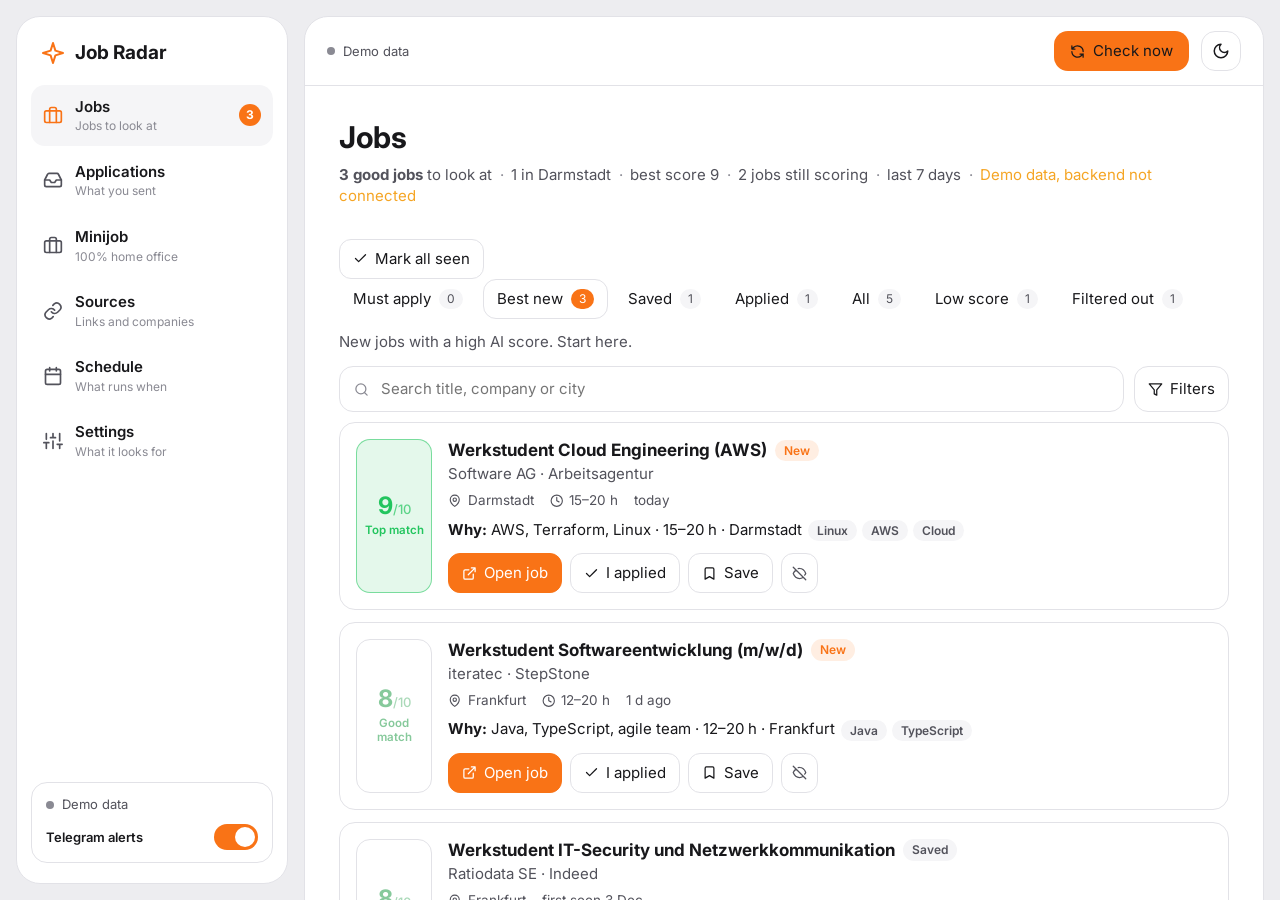
==== commit 0cb1a33d: "Minijob section: 100% home office Minijobs anywhere in Germany (v14.2) New page "Minijob" with its o" ====
--- a/static/index.html
+++ b/static/index.html
@@ -57,6 +57,13 @@
       </div>
     </div>
 
+    <section id="tab-minijob" class="nd d-page" hidden>
+      <div class="d-head">
+        <div><h1>Minijob</h1><p class="d-sub" id="mjSummary"><span>100% home office Minijobs, anywhere in Germany</span></p></div>
+      </div>
+      <div id="mjList" aria-live="polite"></div>
+    </section>
+
     <!-- Pages that are not redesigned yet (old look, same features) -->
     <section id="tab-apps" class="nd d-page" hidden>
       <div class="d-head">
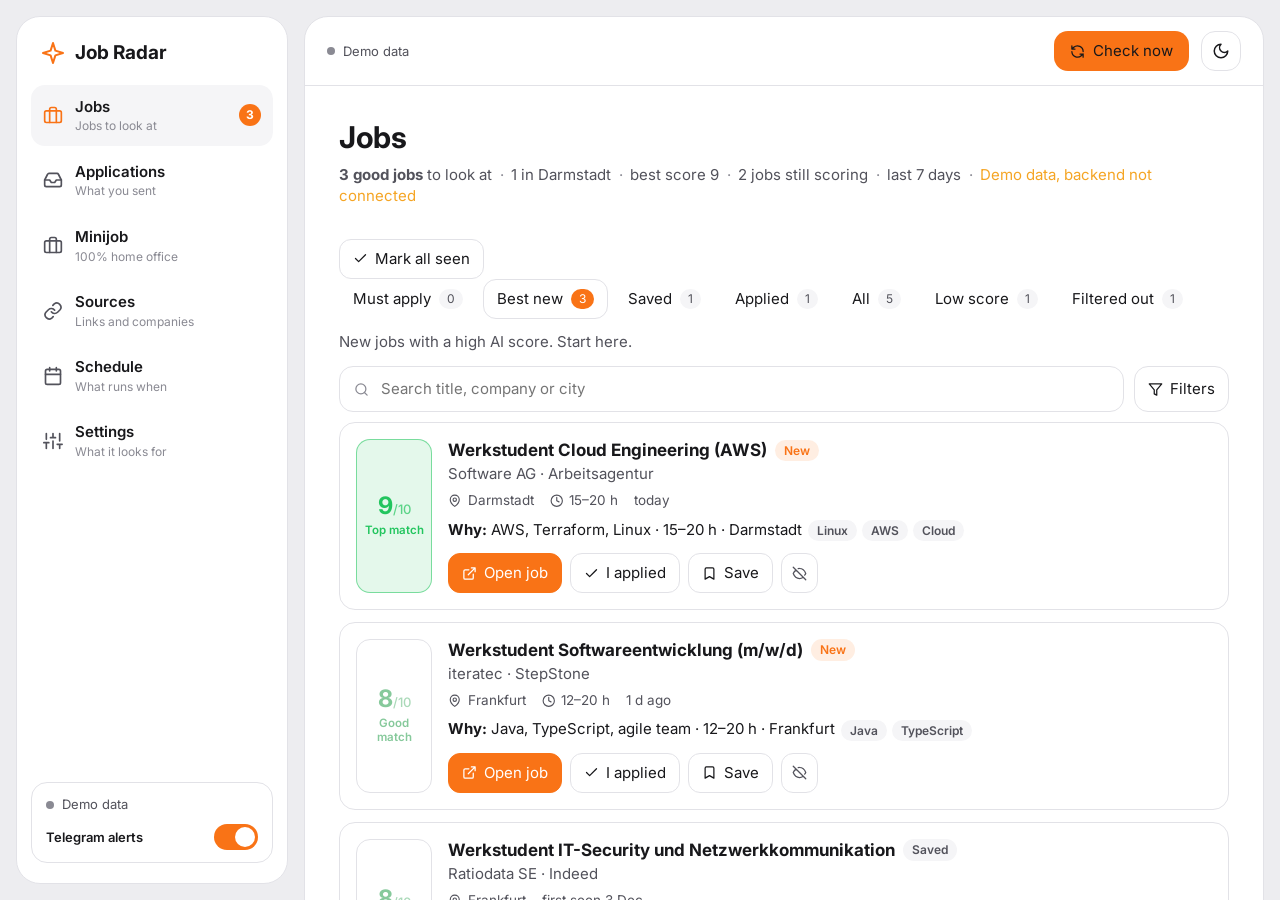
==== commit 98aa7d9f: "Interviews: calendar popup with interview dates read from Gmail threads (v14.4)" ====
--- a/static/index.html
+++ b/static/index.html
@@ -27,6 +27,7 @@
     <header class="nd d-top">
       <div class="d-status" data-check><span class="d-dot"></span><span data-check-text>Loading…</span></div>
       <svg class="d-mlogo" viewBox="0 0 24 24"><path d="M12 2l2.4 7.6L22 12l-7.6 2.4L12 22l-2.4-7.6L2 12l7.6-2.4z"/></svg>
+      <button type="button" class="d-pill d-ivbtn" id="ivBtn" aria-haspopup="dialog" hidden></button>
       <button type="button" class="d-pill" id="aiBtn" aria-haspopup="true" hidden></button>
       <button type="button" class="d-checkbtn" id="checkNow" aria-label="Check all sources now" title="Check all sources now"><svg viewBox="0 0 24 24" id="i-ref"></svg><span>Check now</span></button>
       <button type="button" class="d-iconbtn" data-theme-toggle aria-label="Light / dark" title="Light / dark"></button>
@@ -211,6 +212,27 @@
 </div>
 <nav class="nd d-tabbar" id="tabbar" aria-label="Main"></nav>
 
+<div class="nd d-modal" id="ivModal" role="dialog" aria-modal="true" aria-labelledby="ivTitle" hidden>
+  <div class="d-modalbox">
+    <div class="d-modalhead">
+      <div><h2 id="ivTitle">Interviews</h2><p class="d-sub" id="ivSub"></p></div>
+      <div class="d-modalacts">
+        <button type="button" class="d-btn" id="ivRead" title="Read your interview emails now"></button>
+        <button type="button" class="d-btn d-icon" id="ivClose" aria-label="Close" title="Close (Esc)"></button>
+      </div>
+    </div>
+    <div class="d-calnav">
+      <button type="button" class="d-btn d-icon" id="ivPrev" aria-label="Previous month"></button>
+      <b id="ivMonth"></b>
+      <button type="button" class="d-btn d-icon" id="ivNext" aria-label="Next month"></button>
+      <button type="button" class="d-btn" id="ivToday">Today</button>
+      <span class="d-calkey"><i class="d-k d-k-confirmed"></i>Confirmed <i class="d-k d-k-waiting"></i>Waiting <i class="d-k d-k-past"></i>Past</span>
+    </div>
+    <div class="d-cal" id="ivCal"></div>
+    <div class="d-ivlist" id="ivList"></div>
+  </div>
+</div>
+
 <div class="app-toast-host">
   <div class="toast" id="toast" role="status">
     <span class="toast-msg" id="toastMsg"></span>
--- a/static/design.css
+++ b/static/design.css
@@ -294,3 +294,68 @@
 .d-wrapr{flex-wrap:wrap;justify-content:flex-end}
 .d-review .d-right select{min-width:150px;max-width:260px}
 @media (max-width:900px){.d-two{grid-template-columns:1fr}.nd select.d-selfix{width:100%}.d-filters{flex-wrap:wrap}.d-review{flex-wrap:wrap}.d-replies{padding-left:18px}}
+
+/* ---- Interviews: the button at the top and the calendar popup (interviews.py) ---- */
+.d-ivcount{background:var(--d-accent);color:#fff;border-radius:999px;font-size:12px;font-weight:700;padding:2px 9px}
+.d-ivcount.d-zero{background:var(--d-line);color:var(--d-muted)}
+.d-top .d-ivbtn[hidden]{display:none}
+.d-modal{position:fixed;inset:0;z-index:60;background:rgba(0,0,0,.55);display:flex;align-items:flex-start;justify-content:center;padding:4vh 16px;overflow-y:auto}
+.d-modal[hidden]{display:none}
+.d-modalbox{background:var(--d-panel);border:1px solid var(--d-line);border-radius:var(--d-r-lg);width:min(820px,100%);padding:20px 22px;box-shadow:0 30px 80px rgba(0,0,0,.5)}
+.d-modalhead{display:flex;justify-content:space-between;align-items:flex-start;gap:12px;margin-bottom:14px}
+.d-modalhead h2{margin:0;font-size:20px}
+.d-modalhead .d-sub{margin:3px 0 0;font-size:13px;color:var(--d-muted)}
+.d-modalacts{display:flex;gap:8px;flex:none}
+.d-calnav{display:flex;align-items:center;gap:8px;flex-wrap:wrap;margin-bottom:10px}
+.d-calnav b{min-width:140px;text-align:center;font-size:16px}
+.d-calkey{margin-left:auto;display:flex;align-items:center;gap:6px;font-size:12px;color:var(--d-muted)}
+.d-k{width:12px;height:12px;border-radius:4px;display:inline-block;margin-left:6px}
+.d-k-confirmed{background:var(--d-green)}
+.d-k-waiting{border:2px dashed var(--d-amber)}
+.d-k-past{background:var(--d-faint);opacity:.5}
+.d-cal{display:grid;grid-template-columns:repeat(7,minmax(0,1fr));gap:4px}
+.d-calh{font-size:11px;font-weight:600;color:var(--d-faint);text-align:center;padding:4px 0;text-transform:uppercase}
+.d-cald{min-height:74px;background:var(--d-card);border:1px solid var(--d-line);border-radius:10px;padding:5px;text-align:left;display:flex;flex-direction:column;gap:3px;overflow:hidden}
+.d-cald.d-out{background:none;border-color:transparent}
+.d-cald b{font-size:12px;font-weight:600;color:var(--d-muted)}
+.d-cald.d-has{background:var(--d-card2)}
+.d-cald.d-sel{outline:2px solid var(--d-blue);outline-offset:-1px}
+.d-cald.d-today{border-color:var(--d-accent);background:var(--d-accent-soft)}
+.d-cald.d-today b{color:#fff;background:var(--d-accent);border-radius:999px;width:22px;height:22px;display:grid;place-items:center}
+.d-chip{display:block;font-size:11px;line-height:1.25;border-radius:6px;padding:2px 5px;white-space:nowrap;overflow:hidden;text-overflow:ellipsis;font-weight:600}
+.d-chip-confirmed{background:var(--d-green-soft);color:var(--d-green);border:1px solid rgba(34,197,94,.45)}
+.d-chip-waiting{background:transparent;color:var(--d-amber);border:1px dashed var(--d-amber)}
+.d-chip-past{background:var(--d-card2);color:var(--d-faint);border:1px solid var(--d-line)}
+.d-more{font-size:11px;color:var(--d-muted)}
+.d-ivhead{display:flex;align-items:center;justify-content:space-between;margin:18px 0 8px}
+.d-ivhead h3{margin:0;font-size:15px}
+.d-iv{background:var(--d-card);border:1px solid var(--d-line);border-radius:14px;padding:12px 14px;margin-bottom:8px}
+.d-iv-waiting{border-style:dashed;border-color:var(--d-amber)}
+.d-iv-past{opacity:.6}
+.d-iv-today{box-shadow:0 0 0 2px var(--d-accent-soft);border-color:var(--d-accent)}
+.d-iv1{display:flex;justify-content:space-between;align-items:center;gap:10px}
+.d-ivtag{font-size:11.5px;font-weight:700;border-radius:999px;padding:2px 9px;white-space:nowrap}
+.d-ivtoday{background:var(--d-accent);color:#fff}
+.d-ivwhen{margin-top:4px;font-weight:600;font-size:14px}
+.d-ivkind{font-weight:500;color:var(--d-muted);margin-left:6px}
+.d-ivmeta{font-size:13px;color:var(--d-muted);margin-top:3px;word-break:break-word}
+.d-ivmeta a,.d-ivmail{color:var(--d-blue);text-decoration:none}
+.d-ivmail{display:inline-flex;align-items:center;gap:6px;margin-top:8px;font-size:13px;font-weight:600}
+.d-ivmail svg{font-size:14px}
+.d-ivwarn{display:flex;gap:6px;align-items:flex-start;margin-top:6px;font-size:12.5px;color:var(--d-amber);background:var(--d-amber-soft);border-radius:8px;padding:5px 8px}
+.d-ivwarn svg{font-size:14px;margin-top:1px}
+@media (max-width:900px){
+  .d-modal{padding:0;align-items:stretch}
+  .d-modalbox{border-radius:0;min-height:100%;padding:16px}
+  .d-cald{min-height:54px;padding:3px}
+  .d-cald{flex-direction:row;flex-wrap:wrap;align-content:flex-start;gap:3px}
+  .d-cald b{width:100%}
+  .d-chip{font-size:0;width:9px;height:9px;padding:0;border-radius:50%}
+  .d-chip-waiting{border-width:2px}
+  .d-more{font-size:10px}
+  .d-modalhead .d-sub{font-size:12px}
+  .d-modalacts .d-btn{padding:8px 10px}
+  .d-calkey{margin-left:0;width:100%}
+  .d-top .d-ivbtn span:nth-child(2){display:none}
+}
+@media (max-width:900px){.d-chip-past{background:var(--d-faint)}}
